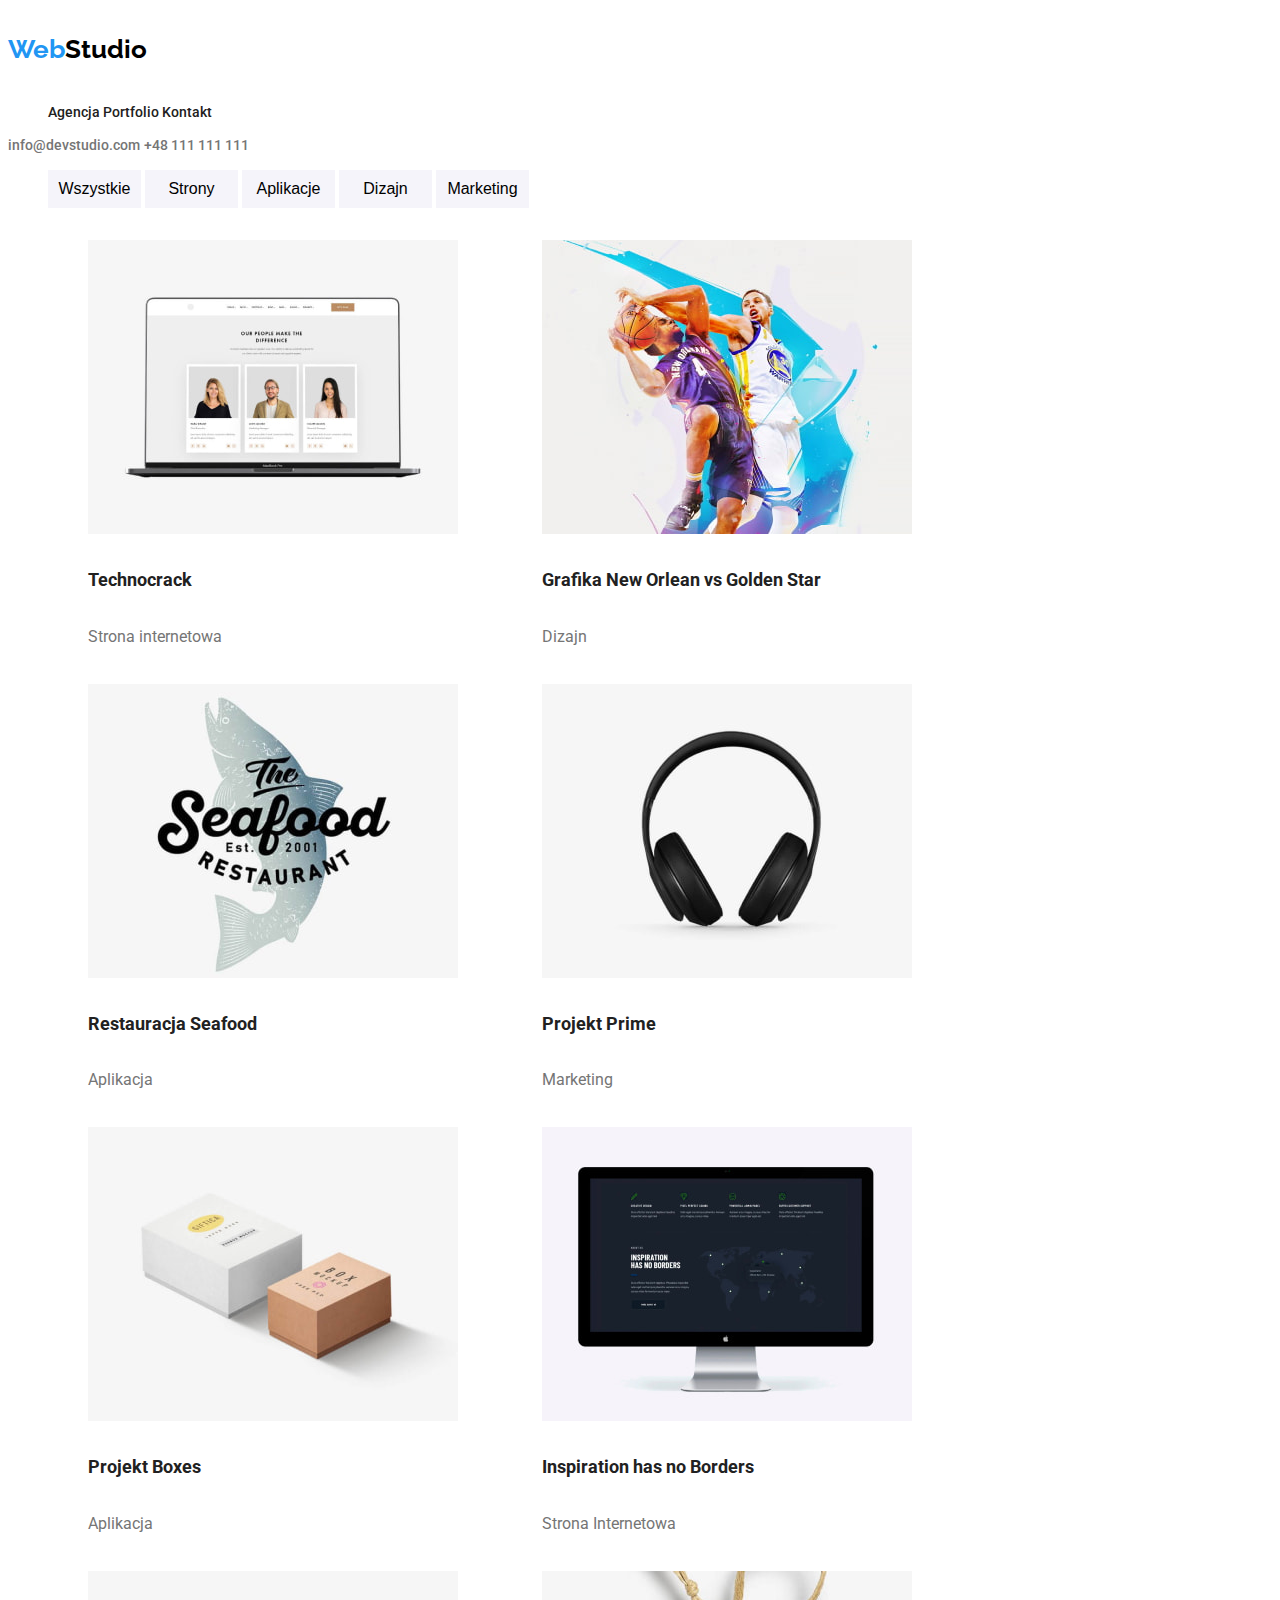
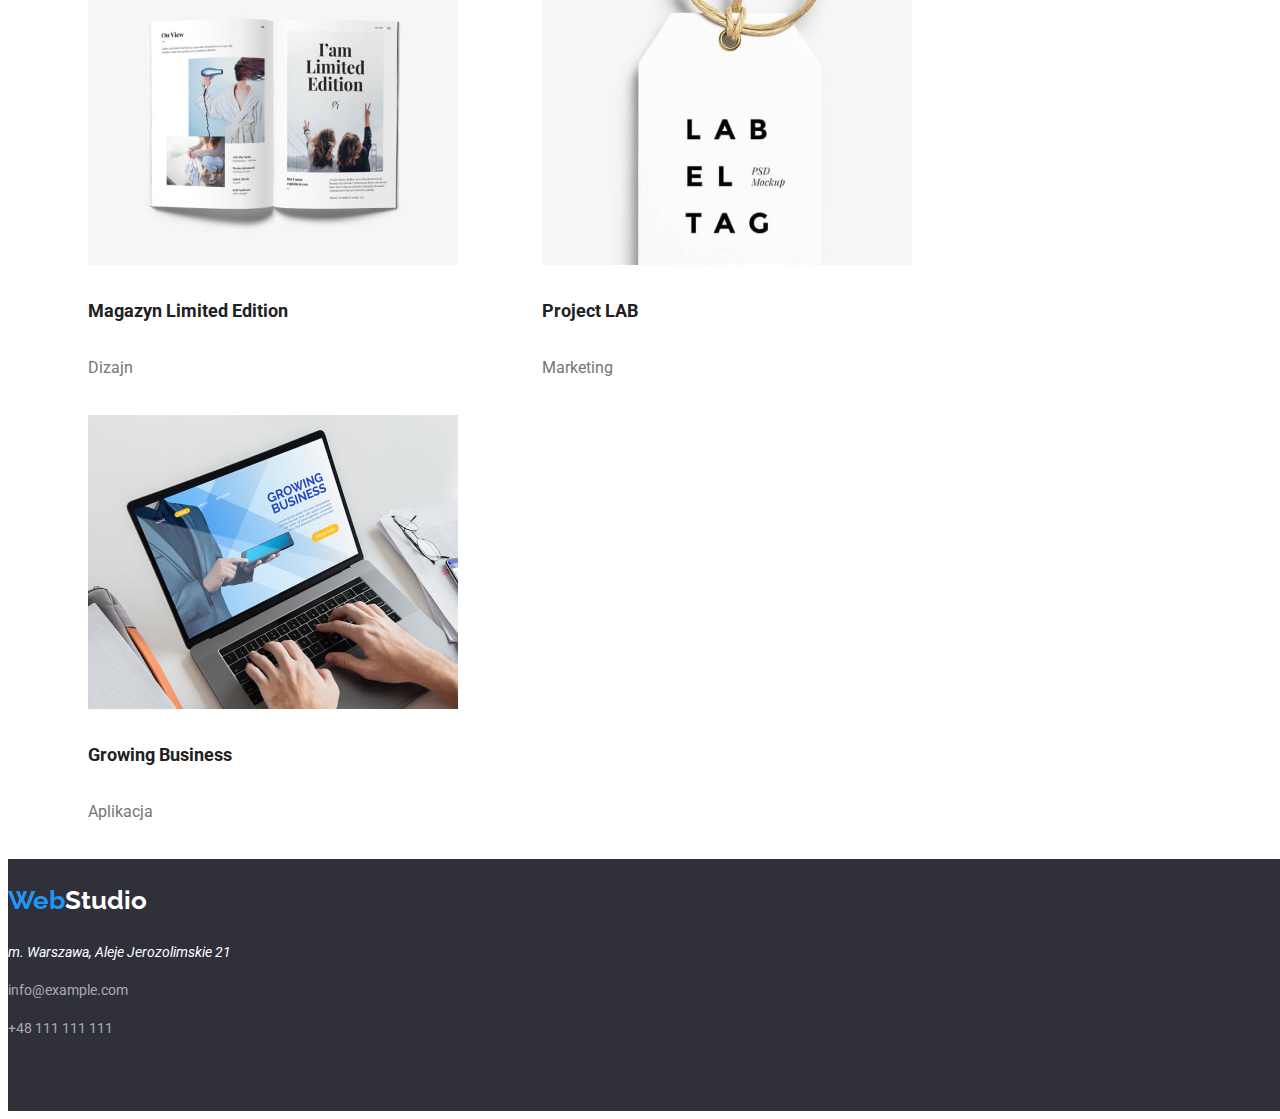
==== portfolio.html @ 3c901745 "V. 00" ====
<!DOCTYPE html>
<html lang="pl">
  <head>
    <meta charset="UTF-8" />
    <title>HW1</title>
    <link rel="stylesheet" href="css/style.css" />
    <link
      href="https://fonts.googleapis.com/css2?family=Raleway:wght@700&family=Roboto:wght@400;500;700;900&display=swap"
      rel="stylesheet"
    />
  </head>
  <body class="portfolio-bg-color">
    <header class="head-header">
      <a class="links" href="index.html"
        ><h3 class="logo"><span class="logo-color">Web</span>Studio</h3></a
      >
      <nav class="nav-text">
        <ul>
          <li class="poems"><a class="links" href="index.html">Agencja</a></li>
          <li class="poems"><a class="links" href="portfolio.html">Portfolio</a></li>
          <li class="poems"><a class="links" href="">Kontakt</a></li>
        </ul>
      </nav>
      <a class="header-contacts" href="mailto:info@devstudio.com">info@devstudio.com</a>
      <a class="header-contacts" href="tel:+48111111111">+48 111 111 111</a>
    </header>
    <main>
      <section>
        <h6 hidden>a</h6>
        <ul>
          <li class="poems">
            <button type="button">Wszystkie</button>
          </li>
          <li class="poems">
            <button type="button">Strony</button>
          </li>
          <li class="poems">
            <button type="button">Aplikacje</button>
          </li>
          <li class="poems">
            <button type="button">Dizajn</button>
          </li>
          <li class="poems">
            <button type="button">Marketing</button>
          </li>
        </ul>
      </section>
      <section>
        <ul>
          <li class="poems">
            <figure>
              <img
                src="images/img9.jpg"
                alt="laptop wyswietlajacy strone"
                width="370"
                height="294"
              />
              <figcaption class="portfolio-article-heading">
                <h4>Technocrack</h4>
                <p class="portfolio-article-text">Strona internetowa</p>
              </figcaption>
            </figure>
          </li>
          <li class="poems">
            <figure>
              <img src="images/img8.jpg" alt="dwoje koszykarzy" width="370" height="294" />
              <figcaption class="portfolio-article-heading">
                <h4>Grafika New Orlean vs Golden Star</h4>
                <p class="portfolio-article-text">Dizajn</p>
              </figcaption>
            </figure>
          </li>
          <li class="poems">
            <figure>
              <img
                src="images/img7.jpg"
                alt="plakat restauracji Seafood"
                width="370"
                height="294"
              />
              <figcaption class="portfolio-article-heading">
                <h4>Restauracja Seafood</h4>
                <p class="portfolio-article-text">Aplikacja</p>
              </figcaption>
            </figure>
          </li>
          <li class="poems">
            <figure>
              <img src="images/img6.jpg" alt="słuchawek" width="370" height="294" />
              <figcaption class="portfolio-article-heading">
                <h4>Projekt Prime</h4>
                <p class="portfolio-article-text">Marketing</p>
              </figcaption>
            </figure>
          </li>
          <li class="poems">
            <figure>
              <img src="images/img5.jpg" alt="2 pudełeka" width="370" height="294" />
              <figcaption class="portfolio-article-heading">
                <h4>Projekt Boxes</h4>
                <p class="portfolio-article-text">Aplikacja</p>
              </figcaption>
            </figure>
          </li>
          <li class="poems">
            <figure>
              <img
                src="images/img4.jpg"
                alt="monitor ze stroną internetowa"
                width="370"
                height="294"
              />
              <figcaption class="portfolio-article-heading">
                <h4>Inspiration has no Borders</h4>
                <p class="portfolio-article-text">Strona Internetowa</p>
              </figcaption>
            </figure>
          </li>
          <li class="poems">
            <figure>
              <img src="images/img3.jpg" alt="otwarty magazyn" width="370" height="294" />
              <figcaption class="portfolio-article-heading">
                <h4>Magazyn Limited Edition</h4>
                <p class="portfolio-article-text">Dizajn</p>
              </figcaption>
            </figure>
          </li>
          <li class="poems">
            <figure>
              <img src="images/img2.jpg" alt="zawieszka" width="370" height="294" />
              <figcaption class="portfolio-article-heading">
                <h4>Project LAB</h4>
                <p class="portfolio-article-text">Marketing</p>
              </figcaption>
            </figure>
          </li>
          <li class="poems">
            <figure>
              <img src="images/img1.jpg" alt="laptop z dłońmi" width="370" height="294" />
              <figcaption class="portfolio-article-heading">
                <h4>Growing Business</h4>
                <p class="portfolio-article-text">Aplikacja</p>
              </figcaption>
            </figure>
          </li>
        </ul>
      </section>
    </main>
    <footer class="footer-set">
      <a class="links" href="index.html"
        ><h3 class="logo"><span class="logo-color">Web</span>Studio</h3></a
      >
      <address>m. Warszawa, Aleje Jerozolimskie 21</address>
      <p>
        <a class="footer-contacts" href="mailto:info@example.com">info@example.com</a>
      </p>
      <a class="footer-contacts" href="tel:+48111111111">+48 111 111 111</a>
    </footer>
  </body>
</html>
---- css/style.css ----
:root {
    --text-color: #000;
    --slider-backgroud-color: #2F303A;
    --body-bg-color: #FFF;
    --logo-color: #2196F3;
    --slider-text-color: #fff;
    --header-color: #fff;
    --footer-bg-color: #2F303A;
    --logo-footer-color: #fff;
    --nav-text-color: #212121;
    --slider-button-color:#2196F3;
    --slider-button-text-color:#fff;
    --links-color-hover: #2196F3;
    --header-contacts-color:#757575;
    --button-color: #F5F4FA;
    --footer-contacts-color: rgba(255, 255, 255, 0.6);
    --our-team-text-color: #757575;
    --article-text-color: #757575;
    --portfolio-bg-color: #fff;
    --portfolio-article-heading-color: #212121;
    --portfolio-article-text-color: #757575;
    --our-team-color:#F5F4FA;
}


body{
    background-color: var(--body-bg-color);
    color: var(--text-color);
    font-family: Roboto, Relaway, sans-serif;
    
}


.slider{
    background-color: var(--slider-backgroud-color);
    text-align: center;
    width: 1600px;
    height: 600px;
}

.slider>[type="button"]{
    background-color: var(--slider-button-color);
    color:var(--slider-button-text-color);
    width: 200px;
    height: 50px;
        font-weight: 700;
        font-size: 16px;
        line-height: 1.87;
        cursor: pointer;
        border: none;
}
[type="button"]:hover, [type="button"]:focus{
    background-color: var(--links-color-hover);
    color: var(--logo-footer-color);
}
.links{
    text-decoration: none;
    color: inherit;
    display: inline-block;
}

.poems{
    list-style: none;
    text-decoration: none;
    display: inline-block;    
}
.text-list{
    list-style: none;
    text-decoration: none;
    display: inline-block;
    width: 270px;
    height: 75px;
    text-align: left;
}
.logo{
    font-family: Raleway, sans-serif;
    font-weight: 700;
    font-size: 26px;
    line-height: 1.17;
}
.logo-color{
    color: var(--logo-color);
}
.slider-text{
    font-weight: 900;
    font-size: 44px;
    line-height: 1.36;
    text-align: center;
    color: var(--slider-text-color);
    text-transform: uppercase;
}

.head-header{
    text-align: left;
    width: 1600px;
    height: 80px;
    background-color:var(--header-color) ;
    display: inline-block;
}
.nav-text{
    font-weight: 500;
    font-size: 14px;
    line-height: 1.17;
    color: var(--nav-text-color);
}
.nav-text .links:hover, .nav-text .links:focus {
    color: var(--links-color-hover);
}

.header-contacts {
    font-weight: 500;
    font-size: 14px;
    line-height: 1.14;
    color: var(--header-contacts-color);
    text-decoration: none;
    display: inline;
}

.header-contacts:hover, .header-contacts:focus, .footer-contacts:hover, .footer-contacts:focus{
    color: var(--links-color-hover);
}
.footer-set{
    width: 1600px;
    height: 252px;
    font-size: 14px;
    line-height: 1.71;
    background-color: var(--footer-bg-color) ;
    color: var(--logo-footer-color);
    
}


.footer-contacts{
 list-style: none;
 text-decoration: none;
 color: var(--footer-contacts-color);

}

.heading-text{
 font-weight: 700;
 font-size: 36px;
 line-height: 1.16;
 text-align: center;
}
.our-team-heading{
    text-align: center;
    font-weight: 500;
    font-size: 16px;
    line-height: 0.84;
}
.our-team-text{
    text-align: center;
    font-weight: 400;
    font-size: 16px;
    line-height: 0.84;
    color: var(--our-team-text-color);
}
.article-heading{
    font-weight: 700;
    font-size: 14px;
    line-height: 1.14;
    text-transform: uppercase;
    text-align: center;
}
.article-text{
    font-size: 14px;
    line-height: 1.71;
    color: var(--article-text-color);
    text-align: left;
}

[type="button"]{
    text-align: center;
    background-color: var(--button-color);
    width: 93px;
    height: 38px;
    font-weight:500;
    font-size:16px;
    line-height:1.62;
    cursor: pointer;
    border: none;
}
.portfolio-bg-color{
    background-color:var(--portfolio-bg-color);
}

.portfolio-article-heading{
    font-weight: 700;
    font-size: 18px;
    line-height: 2;
    color:var(--portfolio-article-heading-color) ;
}

.portfolio-article-text {
    font-weight: 400;
    font-size: 16px;
    line-height: 1.87;
    color: var(--portfolio-article-text-color); 
}
.our-team-color{
    background-color: var(--our-team-color);
}
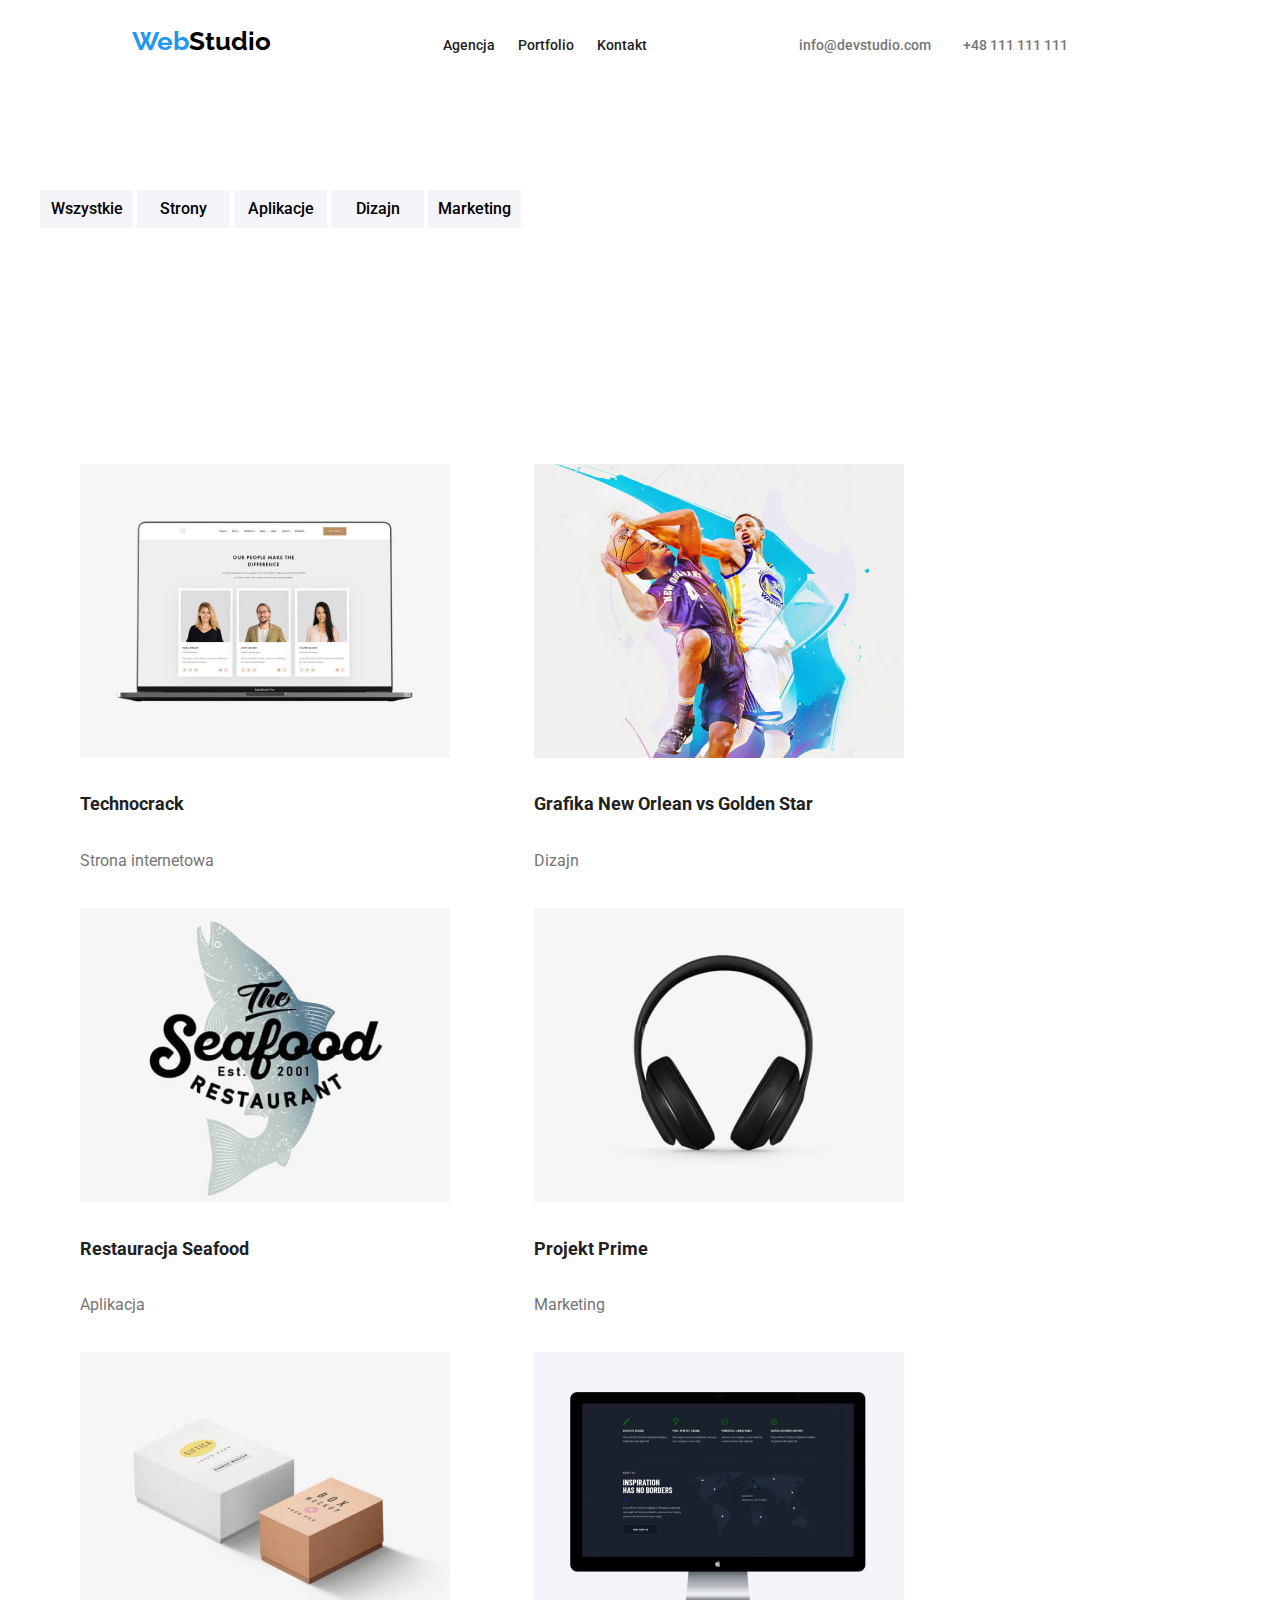
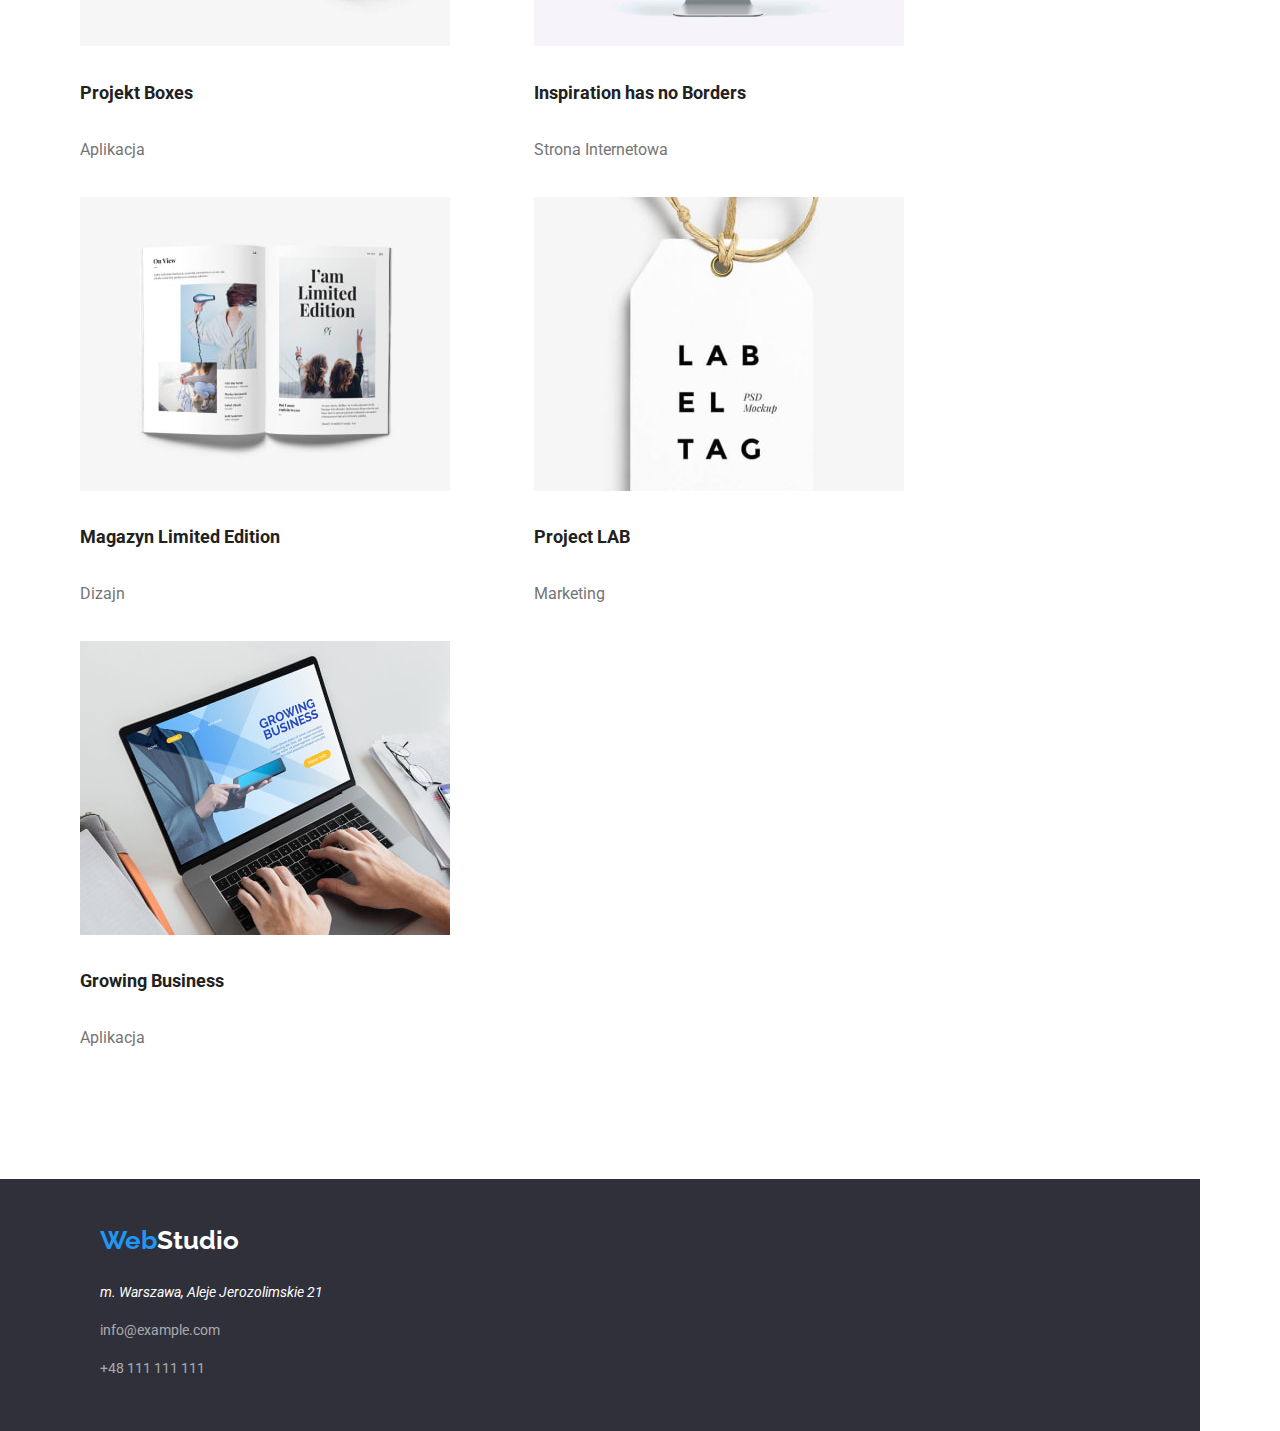
==== commit 1aec9f80: "V 0.1" ====
--- a/portfolio.html
+++ b/portfolio.html
@@ -2,30 +2,34 @@
 <html lang="pl">
   <head>
     <meta charset="UTF-8" />
-    <title>HW1</title>
+    <title>HW3</title>
+    <link
+      rel="stylesheet"
+      href="https://cdnjs.cloudflare.com/ajax/libs/modern-normalize/1.0.0/modern-normalize.min.css"
+    />
     <link rel="stylesheet" href="css/style.css" />
     <link
       href="https://fonts.googleapis.com/css2?family=Raleway:wght@700&family=Roboto:wght@400;500;700;900&display=swap"
       rel="stylesheet"
     />
   </head>
-  <body class="portfolio-bg-color">
-    <header class="head-header">
+  <body>
+    <header class="head-header container">
       <a class="links" href="index.html"
         ><h3 class="logo"><span class="logo-color">Web</span>Studio</h3></a
       >
       <nav class="nav-text">
         <ul>
-          <li class="poems"><a class="links" href="index.html">Agencja</a></li>
-          <li class="poems"><a class="links" href="portfolio.html">Portfolio</a></li>
-          <li class="poems"><a class="links" href="">Kontakt</a></li>
+          <li class="poems menu"><a class="links" href="index.html">Agencja</a></li>
+          <li class="poems menu"><a class="links" href="portfolio.html">Portfolio</a></li>
+          <li class="poems menu"><a class="links" href="">Kontakt</a></li>
         </ul>
       </nav>
-      <a class="header-contacts" href="mailto:info@devstudio.com">info@devstudio.com</a>
+      <a class="header-contacts contacts" href="mailto:info@devstudio.com">info@devstudio.com</a>
       <a class="header-contacts" href="tel:+48111111111">+48 111 111 111</a>
     </header>
     <main>
-      <section>
+      <section class="container section">
         <h6 hidden>a</h6>
         <ul>
           <li class="poems">
@@ -45,7 +49,7 @@
           </li>
         </ul>
       </section>
-      <section>
+      <section class="container section">
         <ul>
           <li class="poems">
             <figure>
@@ -146,7 +150,7 @@
         </ul>
       </section>
     </main>
-    <footer class="footer-set">
+    <footer class="footer-set container">
       <a class="links" href="index.html"
         ><h3 class="logo"><span class="logo-color">Web</span>Studio</h3></a
       >
--- a/css/style.css
+++ b/css/style.css
@@ -36,6 +36,7 @@
     text-align: center;
     width: 1600px;
     height: 600px;
+    justify-content: center;
 }
 
 .slider>[type="button"]{
@@ -64,11 +65,15 @@
     text-decoration: none;
     display: inline-block;    
 }
+.text{
+    margin-top: -60px;
+}
 .text-list{
+    margin-left: 20px;
     list-style: none;
     text-decoration: none;
     display: inline-block;
-    width: 270px;
+    width: 260px;
     height: 75px;
     text-align: left;
 }
@@ -85,9 +90,13 @@
     font-weight: 900;
     font-size: 44px;
     line-height: 1.36;
+    letter-spacing: 0.06em;
     text-align: center;
     color: var(--slider-text-color);
     text-transform: uppercase;
+    margin-top: 80px;
+    margin-left: 250px;
+    width: 700px;
 }
 
 .head-header{
@@ -95,13 +104,19 @@
     width: 1600px;
     height: 80px;
     background-color:var(--header-color) ;
-    display: inline-block;
+    display: flex;
+    align-items: baseline;
+    justify-content: space-evenly;
+
 }
 .nav-text{
     font-weight: 500;
     font-size: 14px;
     line-height: 1.17;
     color: var(--nav-text-color);
+}
+.menu{
+    padding-right: 20px;
 }
 .nav-text .links:hover, .nav-text .links:focus {
     color: var(--links-color-hover);
@@ -126,9 +141,10 @@
     line-height: 1.71;
     background-color: var(--footer-bg-color) ;
     color: var(--logo-footer-color);
-    
-}
-
+    padding-left: 100px;
+    padding-top: 20px;
+    
+}
 
 .footer-contacts{
  list-style: none;
@@ -142,6 +158,8 @@
  font-size: 36px;
  line-height: 1.16;
  text-align: center;
+ margin-top: -20px;
+ letter-spacing: 0.03em;
 }
 .our-team-heading{
     text-align: center;
@@ -161,7 +179,7 @@
     font-size: 14px;
     line-height: 1.14;
     text-transform: uppercase;
-    text-align: center;
+    text-align: left;
 }
 .article-text{
     font-size: 14px;
@@ -200,4 +218,31 @@
 }
 .our-team-color{
     background-color: var(--our-team-color);
+}
+
+.container{
+width: 1200px;
+}
+.section{
+    padding: 94px 0;
+}
+.contacts{
+    
+    margin-right: -100px;
+    
+}
+
+.our-team{
+    display: flex;
+    align-content: center;
+    margin-left: -60px;
+    margin-bottom: -50px;
+}
+
+.our-team-margin{
+    margin-right: -60px;
+}
+
+.our-job-margin {
+    margin-right: 12px;
 }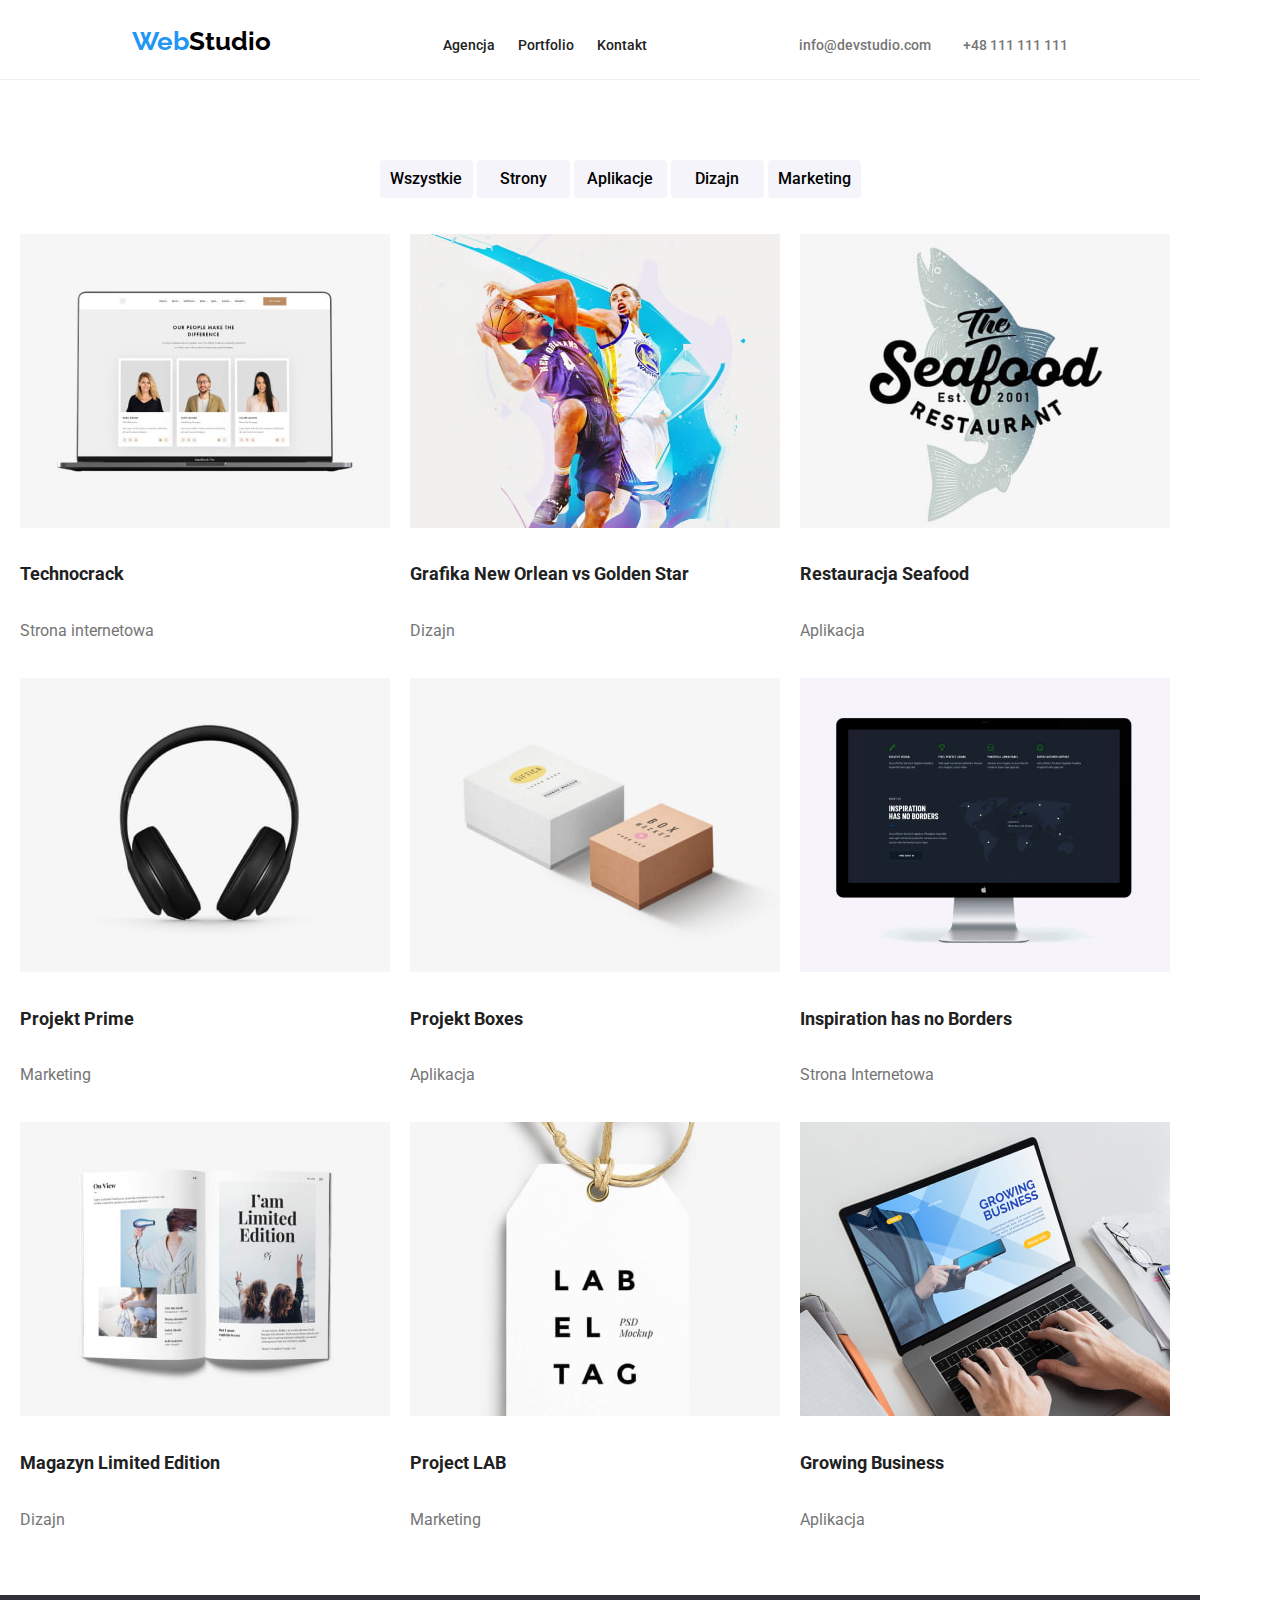
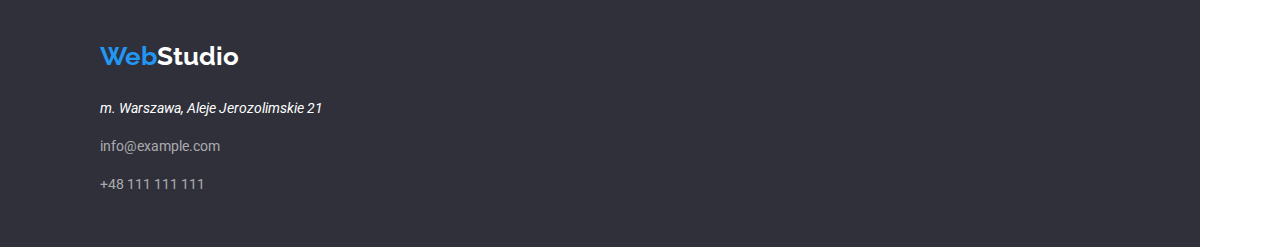
==== commit 67fffbd5: "V0.2" ====
--- a/portfolio.html
+++ b/portfolio.html
@@ -29,7 +29,7 @@
       <a class="header-contacts" href="tel:+48111111111">+48 111 111 111</a>
     </header>
     <main>
-      <section class="container section">
+      <section class="container section portfolio-button">
         <h6 hidden>a</h6>
         <ul>
           <li class="poems">
@@ -50,8 +50,8 @@
         </ul>
       </section>
       <section class="container section">
-        <ul>
-          <li class="poems">
+        <ul class="portfolio-images">
+          <li class="poems portfolio-set">
             <figure>
               <img
                 src="images/img9.jpg"
@@ -65,7 +65,7 @@
               </figcaption>
             </figure>
           </li>
-          <li class="poems">
+          <li class="poems portfolio-set">
             <figure>
               <img src="images/img8.jpg" alt="dwoje koszykarzy" width="370" height="294" />
               <figcaption class="portfolio-article-heading">
@@ -74,7 +74,7 @@
               </figcaption>
             </figure>
           </li>
-          <li class="poems">
+          <li class="poems portfolio-set">
             <figure>
               <img
                 src="images/img7.jpg"
@@ -88,7 +88,7 @@
               </figcaption>
             </figure>
           </li>
-          <li class="poems">
+          <li class="poems portfolio-set">
             <figure>
               <img src="images/img6.jpg" alt="słuchawek" width="370" height="294" />
               <figcaption class="portfolio-article-heading">
@@ -97,7 +97,7 @@
               </figcaption>
             </figure>
           </li>
-          <li class="poems">
+          <li class="poems portfolio-set">
             <figure>
               <img src="images/img5.jpg" alt="2 pudełeka" width="370" height="294" />
               <figcaption class="portfolio-article-heading">
@@ -106,7 +106,7 @@
               </figcaption>
             </figure>
           </li>
-          <li class="poems">
+          <li class="poems portfolio-set">
             <figure>
               <img
                 src="images/img4.jpg"
@@ -120,7 +120,7 @@
               </figcaption>
             </figure>
           </li>
-          <li class="poems">
+          <li class="poems portfolio-set">
             <figure>
               <img src="images/img3.jpg" alt="otwarty magazyn" width="370" height="294" />
               <figcaption class="portfolio-article-heading">
@@ -129,7 +129,7 @@
               </figcaption>
             </figure>
           </li>
-          <li class="poems">
+          <li class="poems portfolio-set">
             <figure>
               <img src="images/img2.jpg" alt="zawieszka" width="370" height="294" />
               <figcaption class="portfolio-article-heading">
@@ -138,7 +138,7 @@
               </figcaption>
             </figure>
           </li>
-          <li class="poems">
+          <li class="poems portfolio-set">
             <figure>
               <img src="images/img1.jpg" alt="laptop z dłońmi" width="370" height="294" />
               <figcaption class="portfolio-article-heading">
--- a/css/style.css
+++ b/css/style.css
@@ -20,6 +20,7 @@
     --portfolio-article-heading-color: #212121;
     --portfolio-article-text-color: #757575;
     --our-team-color:#F5F4FA;
+    --header-border-color:#ECECEC;
 }
 
 
@@ -107,6 +108,7 @@
     display: flex;
     align-items: baseline;
     justify-content: space-evenly;
+    border-bottom: 1px solid var(--header-border-color);
 
 }
 .nav-text{
@@ -198,6 +200,7 @@
     line-height:1.62;
     cursor: pointer;
     border: none;
+    border-radius: 4px;
 }
 .portfolio-bg-color{
     background-color:var(--portfolio-bg-color);
@@ -245,4 +248,23 @@
 
 .our-job-margin {
     margin-right: 12px;
+}
+
+.portfolio-button{
+    display: flex;
+    justify-content: center;
+    margin-top: -30px;
+    margin-bottom: -200px;
+}
+
+.portfolio-images{
+    margin-left: -60px;
+    margin-right: -190px;
+    margin-bottom: -50px;
+    display: flex;
+    flex-wrap: wrap;
+}
+
+.portfolio-set{
+    margin-right: -60px;
 }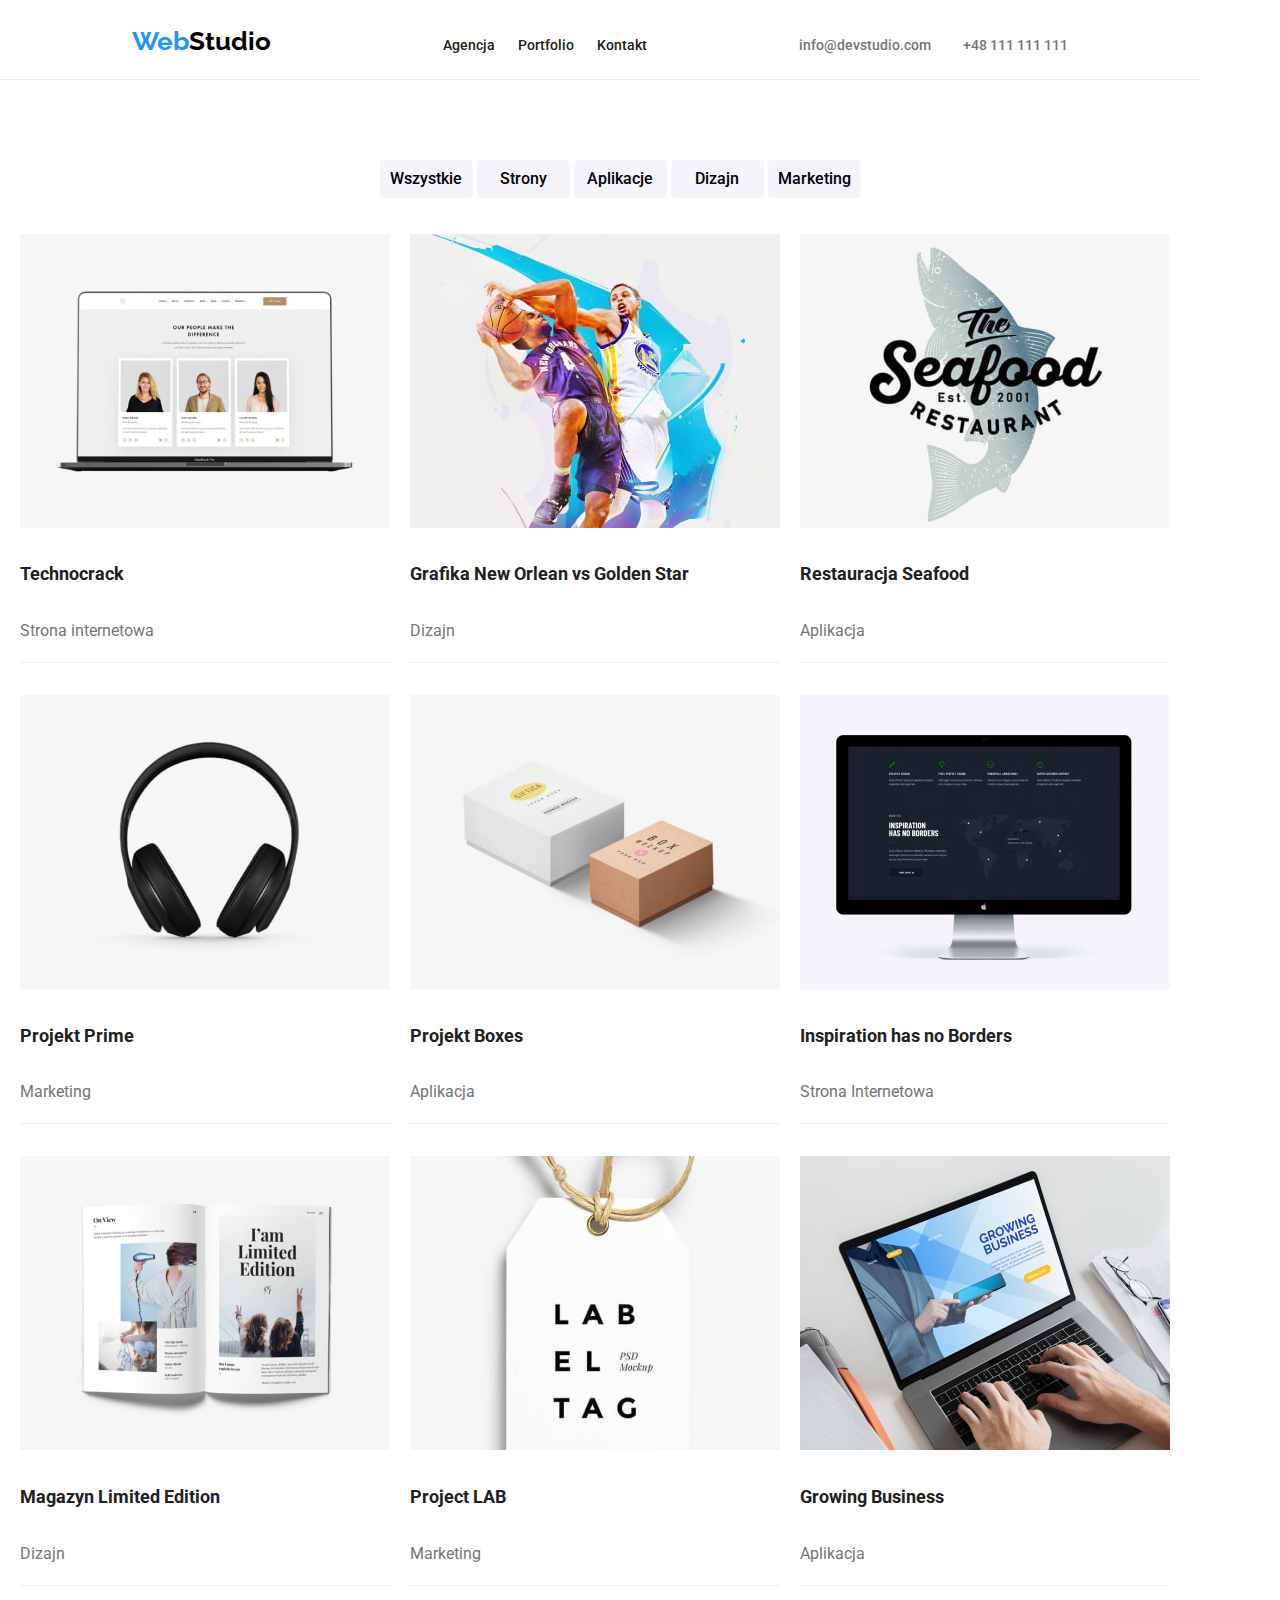
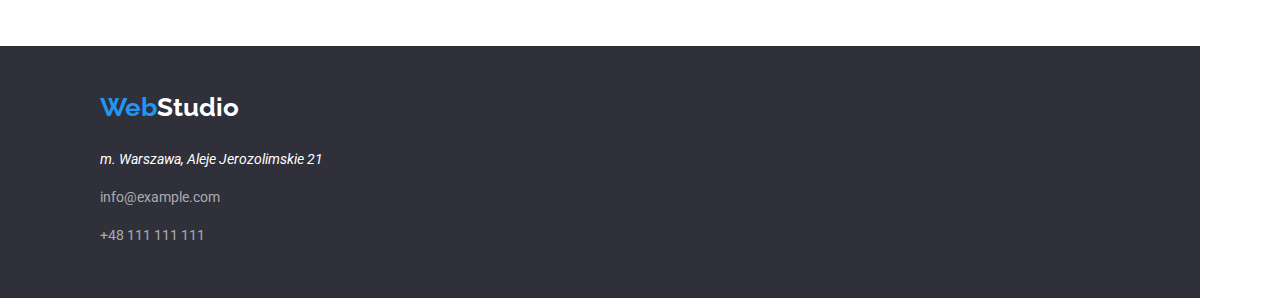
==== commit c3d95c67: "V 0.3" ====
--- a/portfolio.html
+++ b/portfolio.html
@@ -52,7 +52,7 @@
       <section class="container section">
         <ul class="portfolio-images">
           <li class="poems portfolio-set">
-            <figure>
+            <figure class="portfolio-images-border">
               <img
                 src="images/img9.jpg"
                 alt="laptop wyswietlajacy strone"
@@ -66,7 +66,7 @@
             </figure>
           </li>
           <li class="poems portfolio-set">
-            <figure>
+            <figure class="portfolio-images-border">
               <img src="images/img8.jpg" alt="dwoje koszykarzy" width="370" height="294" />
               <figcaption class="portfolio-article-heading">
                 <h4>Grafika New Orlean vs Golden Star</h4>
@@ -75,7 +75,7 @@
             </figure>
           </li>
           <li class="poems portfolio-set">
-            <figure>
+            <figure class="portfolio-images-border">
               <img
                 src="images/img7.jpg"
                 alt="plakat restauracji Seafood"
@@ -86,10 +86,10 @@
                 <h4>Restauracja Seafood</h4>
                 <p class="portfolio-article-text">Aplikacja</p>
               </figcaption>
-            </figure>
+            </figure class="portfolio-images-border">
           </li>
           <li class="poems portfolio-set">
-            <figure>
+            <figure class="portfolio-images-border">
               <img src="images/img6.jpg" alt="słuchawek" width="370" height="294" />
               <figcaption class="portfolio-article-heading">
                 <h4>Projekt Prime</h4>
@@ -98,7 +98,7 @@
             </figure>
           </li>
           <li class="poems portfolio-set">
-            <figure>
+            <figure class="portfolio-images-border">
               <img src="images/img5.jpg" alt="2 pudełeka" width="370" height="294" />
               <figcaption class="portfolio-article-heading">
                 <h4>Projekt Boxes</h4>
@@ -107,7 +107,7 @@
             </figure>
           </li>
           <li class="poems portfolio-set">
-            <figure>
+            <figure class="portfolio-images-border">
               <img
                 src="images/img4.jpg"
                 alt="monitor ze stroną internetowa"
@@ -121,7 +121,7 @@
             </figure>
           </li>
           <li class="poems portfolio-set">
-            <figure>
+            <figure class="portfolio-images-border">
               <img src="images/img3.jpg" alt="otwarty magazyn" width="370" height="294" />
               <figcaption class="portfolio-article-heading">
                 <h4>Magazyn Limited Edition</h4>
@@ -130,7 +130,7 @@
             </figure>
           </li>
           <li class="poems portfolio-set">
-            <figure>
+            <figure class="portfolio-images-border">
               <img src="images/img2.jpg" alt="zawieszka" width="370" height="294" />
               <figcaption class="portfolio-article-heading">
                 <h4>Project LAB</h4>
@@ -139,7 +139,7 @@
             </figure>
           </li>
           <li class="poems portfolio-set">
-            <figure>
+            <figure class="portfolio-images-border">
               <img src="images/img1.jpg" alt="laptop z dłońmi" width="370" height="294" />
               <figcaption class="portfolio-article-heading">
                 <h4>Growing Business</h4>
--- a/css/style.css
+++ b/css/style.css
@@ -21,6 +21,7 @@
     --portfolio-article-text-color: #757575;
     --our-team-color:#F5F4FA;
     --header-border-color:#ECECEC;
+    --portfolio-images-border-color:#EEEEEE;
 }
 
 
@@ -267,4 +268,9 @@
 
 .portfolio-set{
     margin-right: -60px;
+}
+
+.portfolio-images-border{
+    border-bottom: 1px solid var(--portfolio-images-border-color);
+    
 }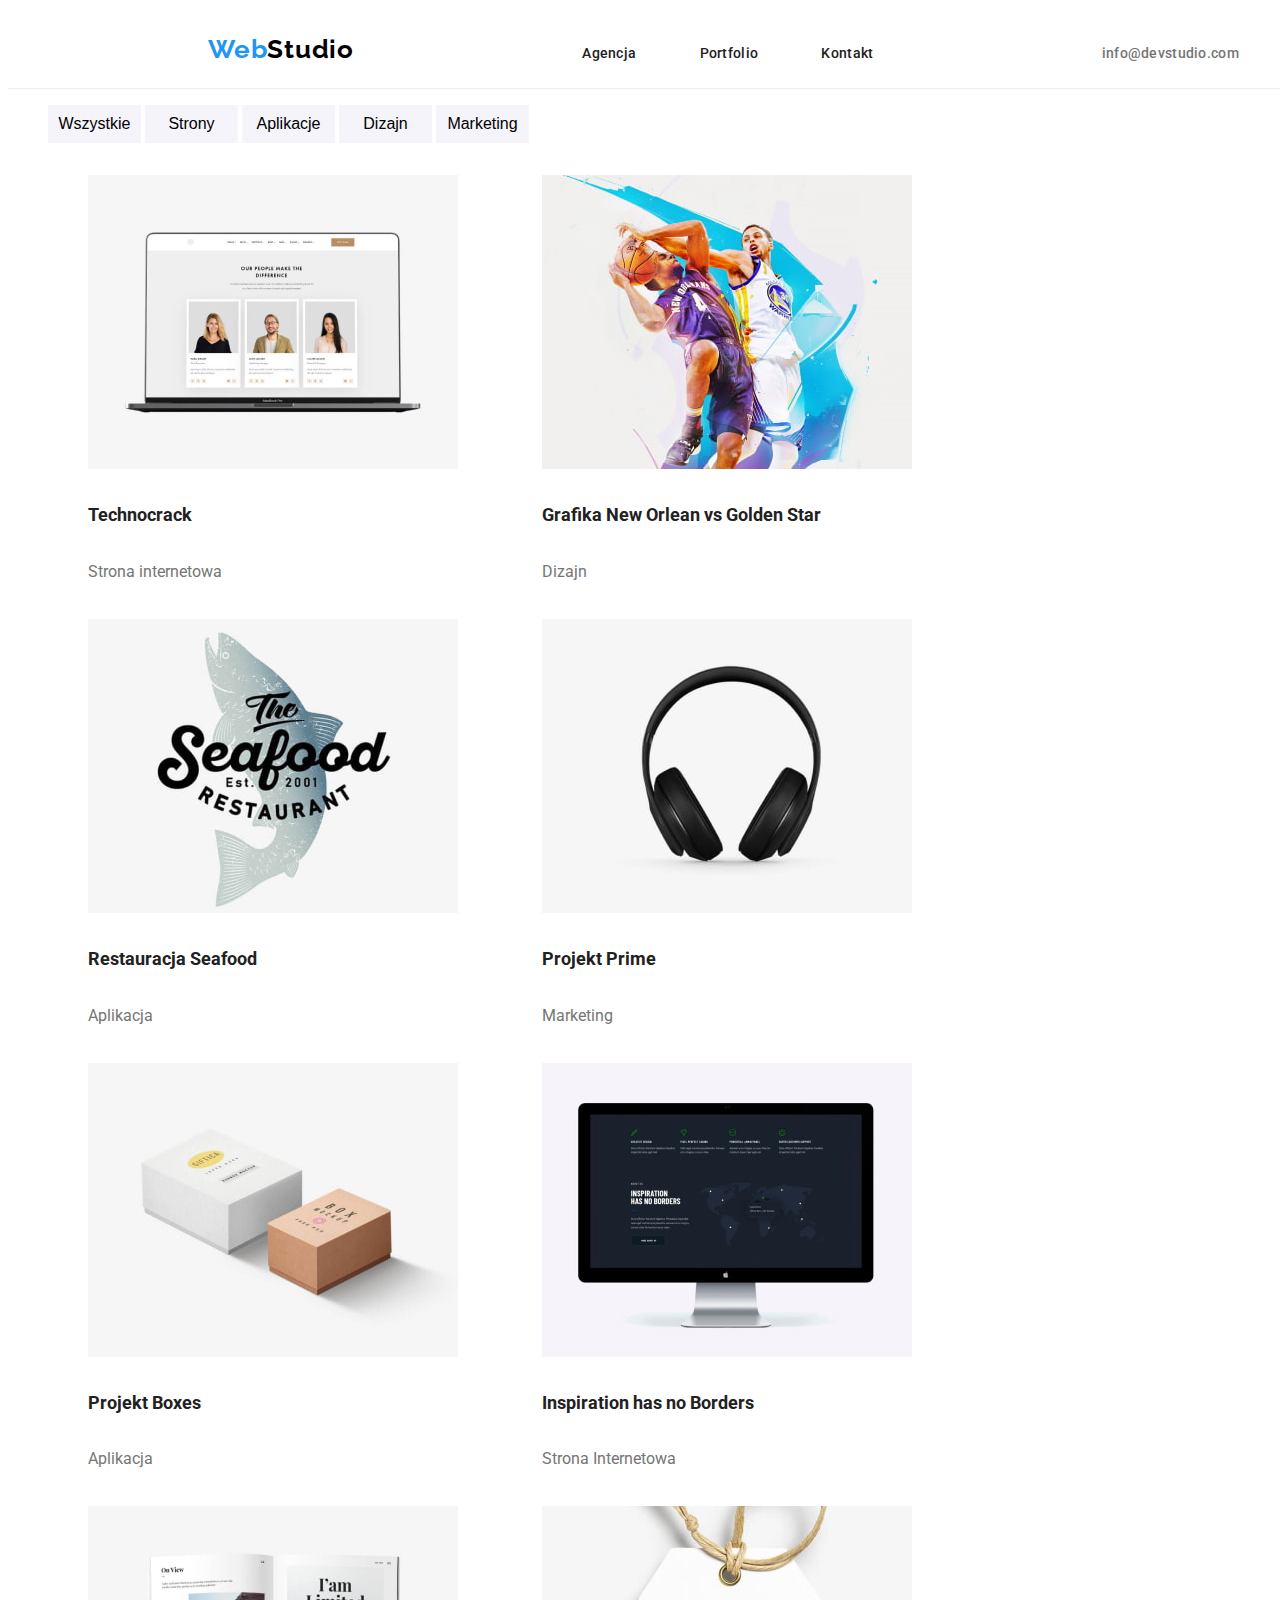
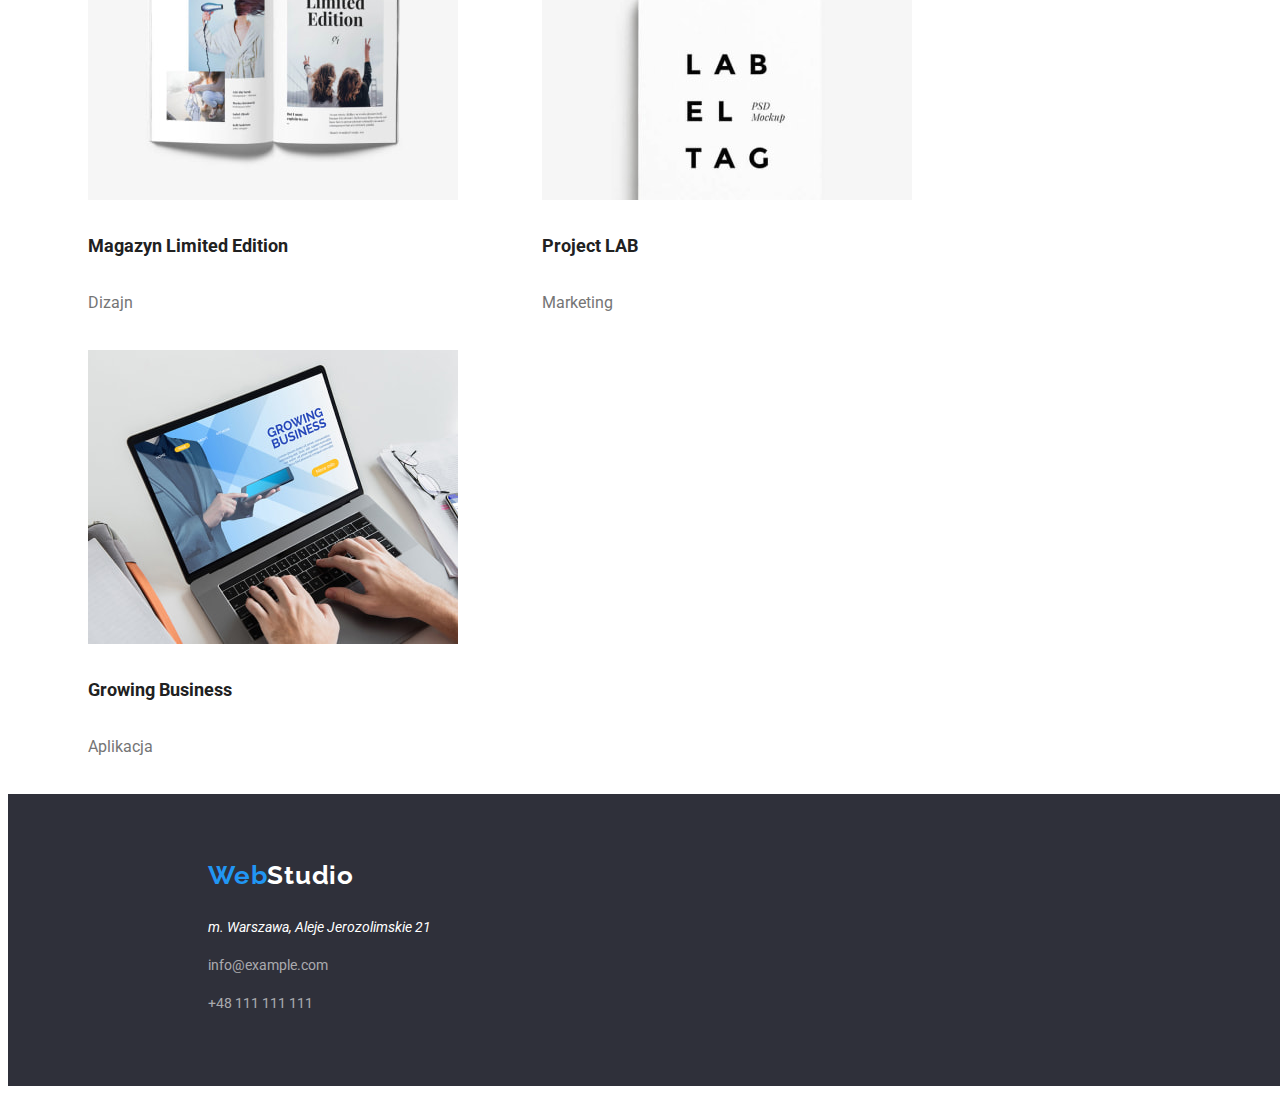
==== commit 9b7c45a7: "V 0.5" ====
--- a/portfolio.html
+++ b/portfolio.html
@@ -2,34 +2,42 @@
 <html lang="pl">
   <head>
     <meta charset="UTF-8" />
-    <title>HW3</title>
-    <link
-      rel="stylesheet"
-      href="https://cdnjs.cloudflare.com/ajax/libs/modern-normalize/1.0.0/modern-normalize.min.css"
-    />
+    <title>HW1</title>
     <link rel="stylesheet" href="css/style.css" />
     <link
       href="https://fonts.googleapis.com/css2?family=Raleway:wght@700&family=Roboto:wght@400;500;700;900&display=swap"
       rel="stylesheet"
     />
   </head>
-  <body>
-    <header class="head-header container">
-      <a class="links" href="index.html"
-        ><h3 class="logo"><span class="logo-color">Web</span>Studio</h3></a
-      >
-      <nav class="nav-text">
-        <ul>
-          <li class="poems menu"><a class="links" href="index.html">Agencja</a></li>
-          <li class="poems menu"><a class="links" href="portfolio.html">Portfolio</a></li>
-          <li class="poems menu"><a class="links" href="">Kontakt</a></li>
+  <body class="portfolio-bg-color">
+    <header class="head-header">
+      <div class="container header-set">
+        <div class="header-set">
+          <a class="links" href="index.html"
+            ><h3 class="logo"><span class="logo-color">Web</span>Studio</h3></a
+          >
+        </div>
+        <div class="header-set">
+          <nav class="nav-text">
+            <ul>
+              <li class="poems"><a class="links" href="index.html">Agencja</a></li>
+              <li class="poems nav-margin"><a class="links" href="portfolio.html">Portfolio</a></li>
+              <li class="poems nav-margin"><a class="links" href="">Kontakt</a></li>
+            </ul>
+          </nav>
+        </div>
+        <ul class="header-set">
+          <li class="poems">
+            <a class="header-contacts" href="mailto:info@devstudio.com">info@devstudio.com</a>
+          </li>
+          <li class="poems nav-margin">
+            <a class="header-contacts" href="tel:+48111111111">+48 111 111 111</a>
+          </li>
         </ul>
-      </nav>
-      <a class="header-contacts contacts" href="mailto:info@devstudio.com">info@devstudio.com</a>
-      <a class="header-contacts" href="tel:+48111111111">+48 111 111 111</a>
+      </div>
     </header>
     <main>
-      <section class="container section portfolio-button">
+      <section>
         <h6 hidden>a</h6>
         <ul>
           <li class="poems">
@@ -49,10 +57,10 @@
           </li>
         </ul>
       </section>
-      <section class="container section">
-        <ul class="portfolio-images">
-          <li class="poems portfolio-set">
-            <figure class="portfolio-images-border">
+      <section>
+        <ul>
+          <li class="poems">
+            <figure>
               <img
                 src="images/img9.jpg"
                 alt="laptop wyswietlajacy strone"
@@ -65,8 +73,8 @@
               </figcaption>
             </figure>
           </li>
-          <li class="poems portfolio-set">
-            <figure class="portfolio-images-border">
+          <li class="poems">
+            <figure>
               <img src="images/img8.jpg" alt="dwoje koszykarzy" width="370" height="294" />
               <figcaption class="portfolio-article-heading">
                 <h4>Grafika New Orlean vs Golden Star</h4>
@@ -74,8 +82,8 @@
               </figcaption>
             </figure>
           </li>
-          <li class="poems portfolio-set">
-            <figure class="portfolio-images-border">
+          <li class="poems">
+            <figure>
               <img
                 src="images/img7.jpg"
                 alt="plakat restauracji Seafood"
@@ -86,10 +94,10 @@
                 <h4>Restauracja Seafood</h4>
                 <p class="portfolio-article-text">Aplikacja</p>
               </figcaption>
-            </figure class="portfolio-images-border">
+            </figure>
           </li>
-          <li class="poems portfolio-set">
-            <figure class="portfolio-images-border">
+          <li class="poems">
+            <figure>
               <img src="images/img6.jpg" alt="słuchawek" width="370" height="294" />
               <figcaption class="portfolio-article-heading">
                 <h4>Projekt Prime</h4>
@@ -97,8 +105,8 @@
               </figcaption>
             </figure>
           </li>
-          <li class="poems portfolio-set">
-            <figure class="portfolio-images-border">
+          <li class="poems">
+            <figure>
               <img src="images/img5.jpg" alt="2 pudełeka" width="370" height="294" />
               <figcaption class="portfolio-article-heading">
                 <h4>Projekt Boxes</h4>
@@ -106,8 +114,8 @@
               </figcaption>
             </figure>
           </li>
-          <li class="poems portfolio-set">
-            <figure class="portfolio-images-border">
+          <li class="poems">
+            <figure>
               <img
                 src="images/img4.jpg"
                 alt="monitor ze stroną internetowa"
@@ -120,8 +128,8 @@
               </figcaption>
             </figure>
           </li>
-          <li class="poems portfolio-set">
-            <figure class="portfolio-images-border">
+          <li class="poems">
+            <figure>
               <img src="images/img3.jpg" alt="otwarty magazyn" width="370" height="294" />
               <figcaption class="portfolio-article-heading">
                 <h4>Magazyn Limited Edition</h4>
@@ -129,8 +137,8 @@
               </figcaption>
             </figure>
           </li>
-          <li class="poems portfolio-set">
-            <figure class="portfolio-images-border">
+          <li class="poems">
+            <figure>
               <img src="images/img2.jpg" alt="zawieszka" width="370" height="294" />
               <figcaption class="portfolio-article-heading">
                 <h4>Project LAB</h4>
@@ -138,8 +146,8 @@
               </figcaption>
             </figure>
           </li>
-          <li class="poems portfolio-set">
-            <figure class="portfolio-images-border">
+          <li class="poems">
+            <figure>
               <img src="images/img1.jpg" alt="laptop z dłońmi" width="370" height="294" />
               <figcaption class="portfolio-article-heading">
                 <h4>Growing Business</h4>
@@ -150,15 +158,17 @@
         </ul>
       </section>
     </main>
-    <footer class="footer-set container">
-      <a class="links" href="index.html"
-        ><h3 class="logo"><span class="logo-color">Web</span>Studio</h3></a
-      >
-      <address>m. Warszawa, Aleje Jerozolimskie 21</address>
-      <p>
-        <a class="footer-contacts" href="mailto:info@example.com">info@example.com</a>
-      </p>
-      <a class="footer-contacts" href="tel:+48111111111">+48 111 111 111</a>
+    <footer class="footer-set">
+      <div class="container">
+        <a class="links" href="index.html"
+          ><h3 class="logo"><span class="logo-color">Web</span>Studio</h3></a
+        >
+        <address>m. Warszawa, Aleje Jerozolimskie 21</address>
+        <p>
+          <a class="footer-contacts" href="mailto:info@example.com">info@example.com</a>
+        </p>
+        <a class="footer-contacts" href="tel:+48111111111">+48 111 111 111</a>
+      </div>
     </footer>
   </body>
 </html>
--- a/css/style.css
+++ b/css/style.css
@@ -8,10 +8,10 @@
     --footer-bg-color: #2F303A;
     --logo-footer-color: #fff;
     --nav-text-color: #212121;
-    --slider-button-color:#2196F3;
-    --slider-button-text-color:#fff;
+    --slider-button-color: #2196F3;
+    --slider-button-text-color: #fff;
     --links-color-hover: #2196F3;
-    --header-contacts-color:#757575;
+    --header-contacts-color: #757575;
     --button-color: #F5F4FA;
     --footer-contacts-color: rgba(255, 255, 255, 0.6);
     --our-team-text-color: #757575;
@@ -19,76 +19,93 @@
     --portfolio-bg-color: #fff;
     --portfolio-article-heading-color: #212121;
     --portfolio-article-text-color: #757575;
-    --our-team-color:#F5F4FA;
+    --our-team-color: #F5F4FA;
     --header-border-color:#ECECEC;
-    --portfolio-images-border-color:#EEEEEE;
-}
-
-
-body{
+    --our-team-images-background:#FFF;
+}
+
+
+body {
     background-color: var(--body-bg-color);
     color: var(--text-color);
     font-family: Roboto, Relaway, sans-serif;
-    
-}
-
-
-.slider{
+
+}
+
+.container{
+    width: 1200px;
+    margin: 0 auto;
+}
+.section{
+    padding: 94px 0;
+}
+.slider {
     background-color: var(--slider-backgroud-color);
     text-align: center;
     width: 1600px;
     height: 600px;
-    justify-content: center;
-}
-
-.slider>[type="button"]{
+}
+
+.slider-button {
     background-color: var(--slider-button-color);
-    color:var(--slider-button-text-color);
+    color: var(--slider-button-text-color);
     width: 200px;
     height: 50px;
-        font-weight: 700;
-        font-size: 16px;
-        line-height: 1.87;
-        cursor: pointer;
-        border: none;
-}
-[type="button"]:hover, [type="button"]:focus{
+    font-weight: 700;
+    font-size: 16px;
+    line-height: 1.87;
+    cursor: pointer;
+    border: none;
+    border-radius: 4px;
+}
+
+.poems>[type="button"]:hover,
+.poems>[type="button"]:focus {
     background-color: var(--links-color-hover);
     color: var(--logo-footer-color);
 }
-.links{
+
+.links {
     text-decoration: none;
     color: inherit;
     display: inline-block;
 }
 
-.poems{
+.poems {
     list-style: none;
     text-decoration: none;
-    display: inline-block;    
-}
-.text{
-    margin-top: -60px;
-}
-.text-list{
-    margin-left: 20px;
+    display: inline-block;
+}
+
+.text-list {
     list-style: none;
     text-decoration: none;
     display: inline-block;
-    width: 260px;
+    width: 270px;
     height: 75px;
     text-align: left;
 }
-.logo{
+
+.logo {
     font-family: Raleway, sans-serif;
     font-weight: 700;
     font-size: 26px;
     line-height: 1.17;
-}
-.logo-color{
+    letter-spacing: 0.03em;
+}
+
+.logo-color {
     color: var(--logo-color);
 }
-.slider-text{
+.slider-set{
+    display: flex;
+    flex-direction: column;
+    align-items: center;
+    align-content: center;
+    margin-top: 80px;
+}
+.slider-text {
+    width: 696px;
     font-weight: 900;
     font-size: 44px;
     line-height: 1.36;
@@ -96,32 +113,38 @@
     text-align: center;
     color: var(--slider-text-color);
     text-transform: uppercase;
-    margin-top: 80px;
-    margin-left: 250px;
-    width: 700px;
-}
-
-.head-header{
+}
+.header-set{
+    display:flex;
+    align-items: baseline;
+    justify-content: space-between;
+}
+.nav-margin{
+    margin-left: 60px;
+}
+.head-header {
     text-align: left;
     width: 1600px;
     height: 80px;
-    background-color:var(--header-color) ;
-    display: flex;
-    align-items: baseline;
-    justify-content: space-evenly;
+    background-color: var(--header-color);
     border-bottom: 1px solid var(--header-border-color);
-
-}
-.nav-text{
+}
+
+.nav-text {
     font-weight: 500;
     font-size: 14px;
     line-height: 1.17;
+    letter-spacing: 0.02em;
     color: var(--nav-text-color);
 }
-.menu{
-    padding-right: 20px;
-}
-.nav-text .links:hover, .nav-text .links:focus {
+.text{
+    display: flex;
+    justify-content: space-around;
+    margin-left: -200px;
+    
+}
+.nav-text .links:hover,
+.nav-text .links:focus {
     color: var(--links-color-hover);
 }
 
@@ -131,146 +154,128 @@
     line-height: 1.14;
     color: var(--header-contacts-color);
     text-decoration: none;
-    display: inline;
-}
-
-.header-contacts:hover, .header-contacts:focus, .footer-contacts:hover, .footer-contacts:focus{
+    letter-spacing: 0.02em;
+}
+
+.header-contacts:hover,
+.header-contacts:focus,
+.footer-contacts:hover,
+.footer-contacts:focus {
     color: var(--links-color-hover);
 }
-.footer-set{
+
+.footer-set {
     width: 1600px;
     height: 252px;
     font-size: 14px;
     line-height: 1.71;
-    background-color: var(--footer-bg-color) ;
+    background-color: var(--footer-bg-color);
     color: var(--logo-footer-color);
-    padding-left: 100px;
-    padding-top: 20px;
-    
-}
-
-.footer-contacts{
- list-style: none;
- text-decoration: none;
- color: var(--footer-contacts-color);
-
-}
-
-.heading-text{
- font-weight: 700;
- font-size: 36px;
- line-height: 1.16;
- text-align: center;
- margin-top: -20px;
- letter-spacing: 0.03em;
-}
-.our-team-heading{
+    padding-top: 40px;
+}   
+
+
+.footer-contacts {
+    list-style: none;
+    text-decoration: none;
+    color: var(--footer-contacts-color);
+
+}
+
+.heading-text {
+    font-weight: 700;
+    font-size: 36px;
+    line-height: 1.16;
+    text-align: center;
+    letter-spacing: 0.03em;
+}
+
+.our-team-heading {
     text-align: center;
     font-weight: 500;
     font-size: 16px;
     line-height: 0.84;
 }
-.our-team-text{
+
+.our-team-text {
     text-align: center;
     font-weight: 400;
     font-size: 16px;
     line-height: 0.84;
     color: var(--our-team-text-color);
 }
-.article-heading{
+
+.article-heading {
     font-weight: 700;
     font-size: 14px;
     line-height: 1.14;
+    letter-spacing: 0.03em;
     text-transform: uppercase;
     text-align: left;
 }
-.article-text{
+
+.article-text {
     font-size: 14px;
     line-height: 1.71;
+    letter-spacing: 0.03em;
     color: var(--article-text-color);
     text-align: left;
 }
 
-[type="button"]{
+.poems>[type="button"] {
     text-align: center;
     background-color: var(--button-color);
     width: 93px;
     height: 38px;
-    font-weight:500;
-    font-size:16px;
-    line-height:1.62;
+    font-weight: 500;
+    font-size: 16px;
+    line-height: 1.62;
     cursor: pointer;
     border: none;
-    border-radius: 4px;
-}
-.portfolio-bg-color{
-    background-color:var(--portfolio-bg-color);
-}
-
-.portfolio-article-heading{
+}
+
+.portfolio-bg-color {
+    background-color: var(--portfolio-bg-color);
+}
+
+.portfolio-article-heading {
     font-weight: 700;
     font-size: 18px;
     line-height: 2;
-    color:var(--portfolio-article-heading-color) ;
+    color: var(--portfolio-article-heading-color);
 }
 
 .portfolio-article-text {
     font-weight: 400;
     font-size: 16px;
     line-height: 1.87;
-    color: var(--portfolio-article-text-color); 
-}
-.our-team-color{
+    color: var(--portfolio-article-text-color);
+}
+
+.our-team-color {
+    width: 1600px;
     background-color: var(--our-team-color);
 }
 
-.container{
-width: 1200px;
-}
-.section{
-    padding: 94px 0;
-}
-.contacts{
-    
-    margin-right: -100px;
-    
-}
-
-.our-team{
-    display: flex;
-    align-content: center;
-    margin-left: -60px;
-    margin-bottom: -50px;
-}
-
-.our-team-margin{
-    margin-right: -60px;
-}
-
-.our-job-margin {
-    margin-right: 12px;
-}
-
-.portfolio-button{
-    display: flex;
-    justify-content: center;
-    margin-top: -30px;
-    margin-bottom: -200px;
-}
-
-.portfolio-images{
-    margin-left: -60px;
-    margin-right: -190px;
-    margin-bottom: -50px;
-    display: flex;
-    flex-wrap: wrap;
-}
-
-.portfolio-set{
-    margin-right: -60px;
-}
-
-.portfolio-images-border{
-    border-bottom: 1px solid var(--portfolio-images-border-color);
-    
+.our-job{
+    width: 1600px;
+    margin-top: -100px;
+}
+.our-job-set{
+    display: flex;
+    justify-content: space-between;
+}
+.our-team-images-background{
+    background-color: var(--our-team-images-background);
+    width: 270px;
+    height: 368px;
+    border-radius: 0px 0px 4px 4px;
+
+}
+.our-team-set{
+    display: flex;
+    justify-content: space-between;
+}
+.our-team-poems{
+    margin-left: -50px;
 }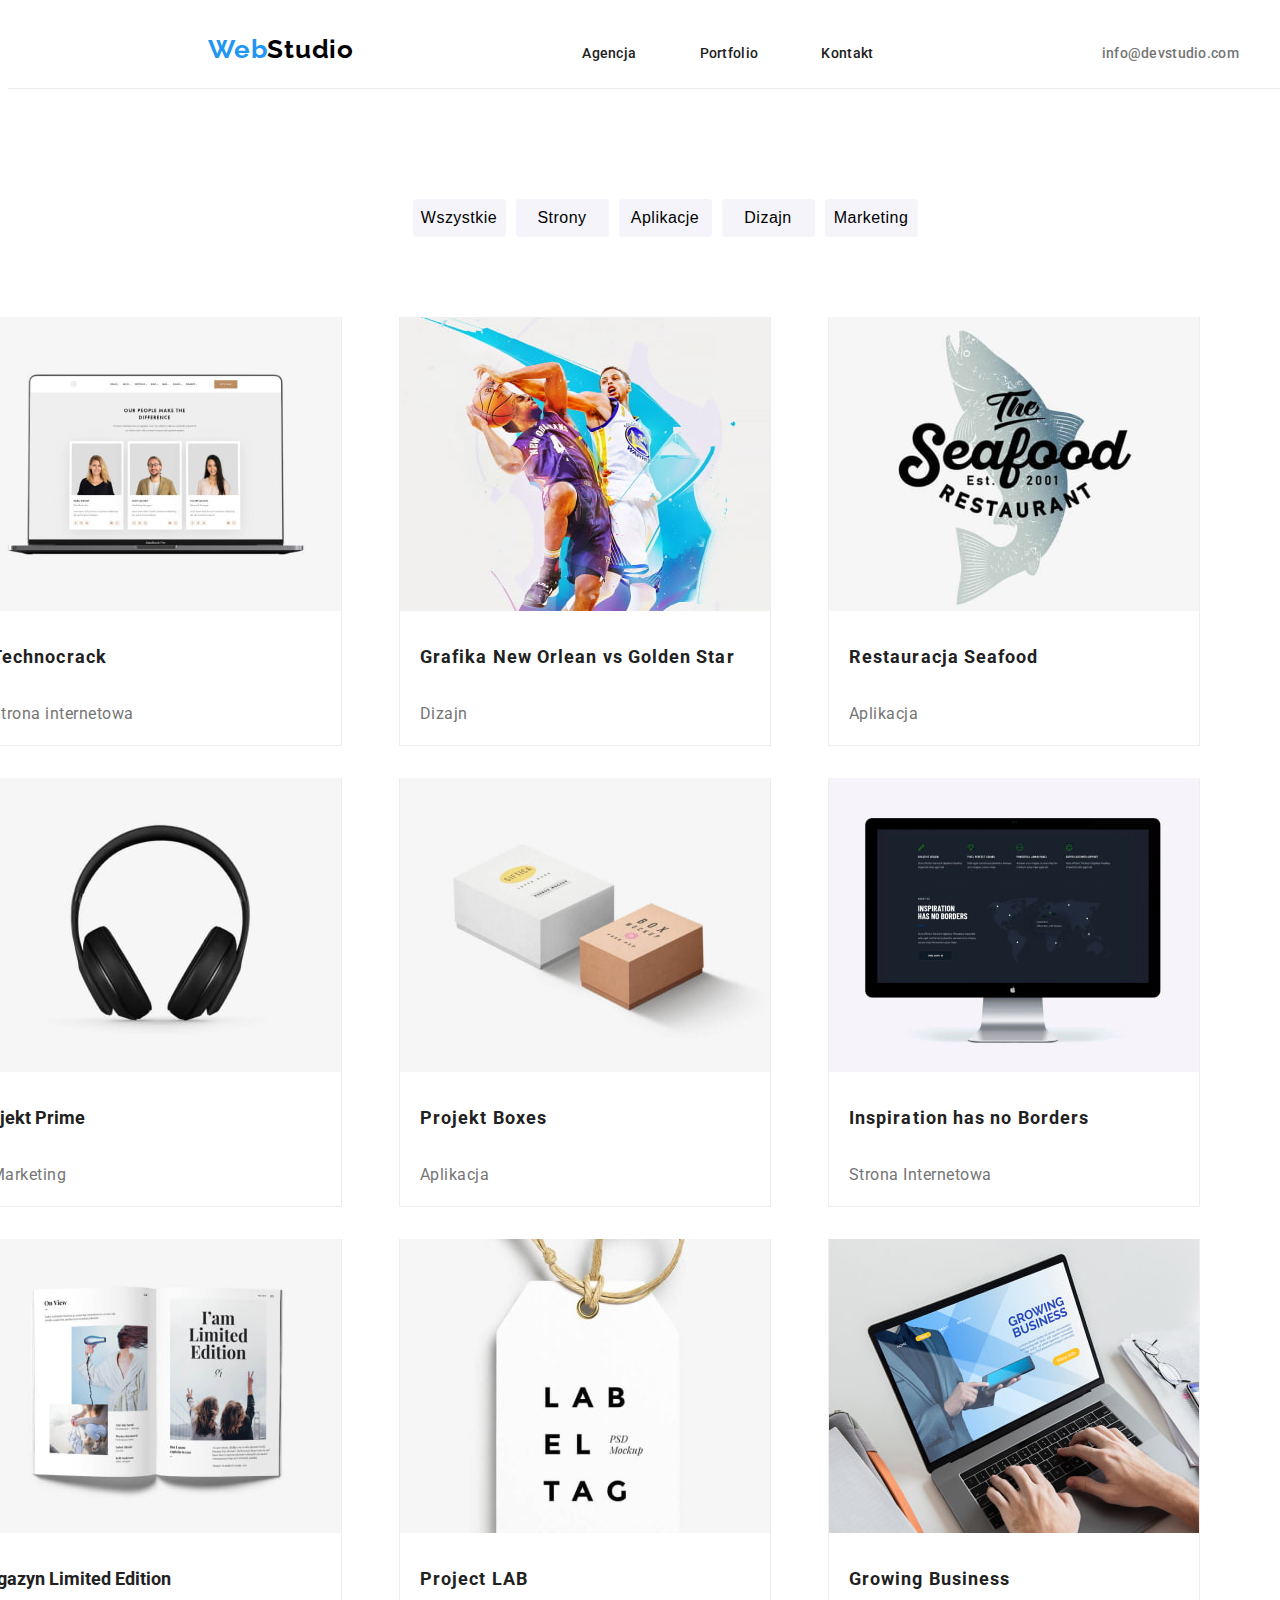
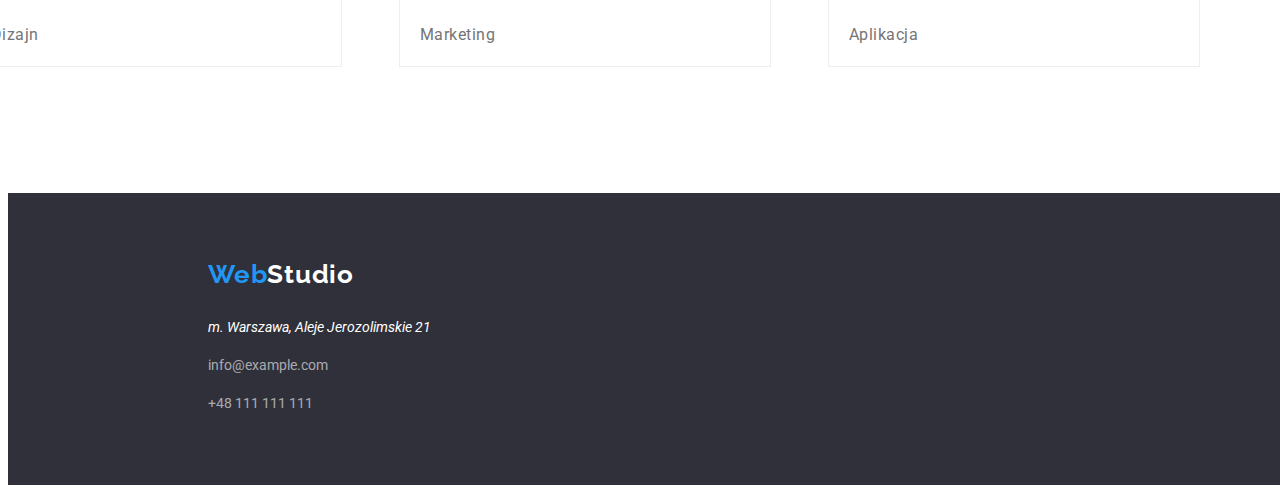
==== commit e6f7b02d: "V 0.6" ====
--- a/portfolio.html
+++ b/portfolio.html
@@ -37,125 +37,129 @@
       </div>
     </header>
     <main>
-      <section>
-        <h6 hidden>a</h6>
-        <ul>
-          <li class="poems">
-            <button type="button">Wszystkie</button>
-          </li>
-          <li class="poems">
-            <button type="button">Strony</button>
-          </li>
-          <li class="poems">
-            <button type="button">Aplikacje</button>
-          </li>
-          <li class="poems">
-            <button type="button">Dizajn</button>
-          </li>
-          <li class="poems">
-            <button type="button">Marketing</button>
-          </li>
-        </ul>
+      <section class="section">
+        <div class="container">
+          <h6 hidden>a</h6>
+          <ul class="portfolio-button">
+            <li class="poems portfolio-button-set">
+              <button type="button">Wszystkie</button>
+            </li>
+            <li class="poems portfolio-button-set">
+              <button type="button">Strony</button>
+            </li>
+            <li class="poems portfolio-button-set">
+              <button type="button">Aplikacje</button>
+            </li>
+            <li class="poems portfolio-button-set">
+              <button type="button">Dizajn</button>
+            </li>
+            <li class="poems portfolio-button-set">
+              <button type="button">Marketing</button>
+            </li>
+          </ul>
+        </div>
       </section>
-      <section>
-        <ul>
-          <li class="poems">
-            <figure>
-              <img
-                src="images/img9.jpg"
-                alt="laptop wyswietlajacy strone"
-                width="370"
-                height="294"
-              />
-              <figcaption class="portfolio-article-heading">
-                <h4>Technocrack</h4>
-                <p class="portfolio-article-text">Strona internetowa</p>
-              </figcaption>
-            </figure>
-          </li>
-          <li class="poems">
-            <figure>
-              <img src="images/img8.jpg" alt="dwoje koszykarzy" width="370" height="294" />
-              <figcaption class="portfolio-article-heading">
-                <h4>Grafika New Orlean vs Golden Star</h4>
-                <p class="portfolio-article-text">Dizajn</p>
-              </figcaption>
-            </figure>
-          </li>
-          <li class="poems">
-            <figure>
-              <img
-                src="images/img7.jpg"
-                alt="plakat restauracji Seafood"
-                width="370"
-                height="294"
-              />
-              <figcaption class="portfolio-article-heading">
-                <h4>Restauracja Seafood</h4>
-                <p class="portfolio-article-text">Aplikacja</p>
-              </figcaption>
-            </figure>
-          </li>
-          <li class="poems">
-            <figure>
-              <img src="images/img6.jpg" alt="słuchawek" width="370" height="294" />
-              <figcaption class="portfolio-article-heading">
-                <h4>Projekt Prime</h4>
-                <p class="portfolio-article-text">Marketing</p>
-              </figcaption>
-            </figure>
-          </li>
-          <li class="poems">
-            <figure>
-              <img src="images/img5.jpg" alt="2 pudełeka" width="370" height="294" />
-              <figcaption class="portfolio-article-heading">
-                <h4>Projekt Boxes</h4>
-                <p class="portfolio-article-text">Aplikacja</p>
-              </figcaption>
-            </figure>
-          </li>
-          <li class="poems">
-            <figure>
-              <img
-                src="images/img4.jpg"
-                alt="monitor ze stroną internetowa"
-                width="370"
-                height="294"
-              />
-              <figcaption class="portfolio-article-heading">
-                <h4>Inspiration has no Borders</h4>
-                <p class="portfolio-article-text">Strona Internetowa</p>
-              </figcaption>
-            </figure>
-          </li>
-          <li class="poems">
-            <figure>
-              <img src="images/img3.jpg" alt="otwarty magazyn" width="370" height="294" />
-              <figcaption class="portfolio-article-heading">
-                <h4>Magazyn Limited Edition</h4>
-                <p class="portfolio-article-text">Dizajn</p>
-              </figcaption>
-            </figure>
-          </li>
-          <li class="poems">
-            <figure>
-              <img src="images/img2.jpg" alt="zawieszka" width="370" height="294" />
-              <figcaption class="portfolio-article-heading">
-                <h4>Project LAB</h4>
-                <p class="portfolio-article-text">Marketing</p>
-              </figcaption>
-            </figure>
-          </li>
-          <li class="poems">
-            <figure>
-              <img src="images/img1.jpg" alt="laptop z dłońmi" width="370" height="294" />
-              <figcaption class="portfolio-article-heading">
-                <h4>Growing Business</h4>
-                <p class="portfolio-article-text">Aplikacja</p>
-              </figcaption>
-            </figure>
-          </li>
-        </ul>
+      <section class="section">
+        <div class="container">
+          <ul class="portfolio-images">
+            <li class="poems portfolio-images-set">
+              <figure class="portfolio-images-border">
+                <img
+                  src="images/img9.jpg"
+                  alt="laptop wyswietlajacy strone"
+                  width="370"
+                  height="294"
+                />
+                <figcaption class="portfolio-article-heading">
+                  <h4 class="portfolio-heading-set">Technocrack</h4>
+                  <p class="portfolio-article-text">Strona internetowa</p>
+                </figcaption>
+              </figure>
+            </li>
+            <li class="poems portfolio-images-set">
+              <figure class="portfolio-images-border">
+                <img src="images/img8.jpg" alt="dwoje koszykarzy" width="370" height="294" />
+                <figcaption class="portfolio-article-heading">
+                  <h4 class="portfolio-heading-set">Grafika New Orlean vs Golden Star</h4>
+                  <p class="portfolio-article-text">Dizajn</p>
+                </figcaption>
+              </figure>
+            </li>
+            <li class="poems portfolio-images-set">
+              <figure class="portfolio-images-border">
+                <img
+                  src="images/img7.jpg"
+                  alt="plakat restauracji Seafood"
+                  width="370"
+                  height="294"
+                />
+                <figcaption class="portfolio-article-heading">
+                  <h4 class="portfolio-heading-set">Restauracja Seafood</h4>
+                  <p class="portfolio-article-text">Aplikacja</p>
+                </figcaption>
+              </figure>
+            </li>
+            <li class="poems portfolio-images-set">
+              <figure class="portfolio-images-border">
+                <img src="images/img6.jpg" alt="słuchawek" width="370" height="294" />
+                <figcaption class="portfolio-article-heading">
+                  <h4>Projekt Prime</h4>
+                  <p class="portfolio-article-text">Marketing</p>
+                </figcaption>
+              </figure>
+            </li>
+            <li class="poems portfolio-images-set">
+              <figure class="portfolio-images-border">
+                <img src="images/img5.jpg" alt="2 pudełeka" width="370" height="294" />
+                <figcaption class="portfolio-article-heading">
+                  <h4 class="portfolio-heading-set">Projekt Boxes</h4>
+                  <p class="portfolio-article-text">Aplikacja</p>
+                </figcaption>
+              </figure>
+            </li>
+            <li class="poems portfolio-images-set">
+              <figure class="portfolio-images-border">
+                <img
+                  src="images/img4.jpg"
+                  alt="monitor ze stroną internetowa"
+                  width="370"
+                  height="294"
+                />
+                <figcaption class="portfolio-article-heading">
+                  <h4 class="portfolio-heading-set">Inspiration has no Borders</h4>
+                  <p class="portfolio-article-text">Strona Internetowa</p>
+                </figcaption>
+              </figure>
+            </li>
+            <li class="poems portfolio-images-set">
+              <figure class="portfolio-images-border">
+                <img src="images/img3.jpg" alt="otwarty magazyn" width="370" height="294" />
+                <figcaption class="portfolio-article-heading">
+                  <h4>Magazyn Limited Edition</h4>
+                  <p class="portfolio-article-text">Dizajn</p>
+                </figcaption>
+              </figure>
+            </li>
+            <li class="poems portfolio-images-set">
+              <figure class="portfolio-images-border">
+                <img src="images/img2.jpg" alt="zawieszka" width="370" height="294" />
+                <figcaption class="portfolio-article-heading">
+                  <h4 class="portfolio-heading-set">Project LAB</h4>
+                  <p class="portfolio-article-text">Marketing</p>
+                </figcaption>
+              </figure>
+            </li>
+            <li class="poems portfolio-images-set">
+              <figure class="portfolio-images-border">
+                <img src="images/img1.jpg" alt="laptop z dłońmi" width="370" height="294" />
+                <figcaption class="portfolio-article-heading">
+                  <h4 class="portfolio-heading-set">Growing Business</h4>
+                  <p class="portfolio-article-text">Aplikacja</p>
+                </figcaption>
+              </figure>
+            </li>
+          </ul>
+        </div>
       </section>
     </main>
     <footer class="footer-set">
--- a/css/style.css
+++ b/css/style.css
@@ -22,6 +22,7 @@
     --our-team-color: #F5F4FA;
     --header-border-color:#ECECEC;
     --our-team-images-background:#FFF;
+    --portfolio-images-border:#EEEEEE;
 }
 
 
@@ -195,11 +196,13 @@
     font-weight: 500;
     font-size: 16px;
     line-height: 0.84;
+    letter-spacing: 0.03em;
 }
 
 .our-team-text {
     text-align: center;
     font-weight: 400;
+    letter-spacing: 0.03em;
     font-size: 16px;
     line-height: 0.84;
     color: var(--our-team-text-color);
@@ -230,6 +233,8 @@
     font-weight: 500;
     font-size: 16px;
     line-height: 1.62;
+    border-radius: 4px;
+    letter-spacing: 0.03em;
     cursor: pointer;
     border: none;
 }
@@ -244,12 +249,17 @@
     line-height: 2;
     color: var(--portfolio-article-heading-color);
 }
-
+.portfolio-heading-set{
+    margin-left: 20px;
+    letter-spacing: 0.06em;
+}
 .portfolio-article-text {
     font-weight: 400;
     font-size: 16px;
     line-height: 1.87;
     color: var(--portfolio-article-text-color);
+    margin-left: 20px;
+    letter-spacing: 0.03em;
 }
 
 .our-team-color {
@@ -278,4 +288,29 @@
 }
 .our-team-poems{
     margin-left: -50px;
-}+}
+.portfolio-button{
+    display: flex;
+    justify-content: center;
+    margin-bottom: -200px;
+}
+.portfolio-button-set{
+    margin-left: 10px;
+}
+
+.portfolio-images{
+    display: flex;
+    flex-wrap: wrap;
+    justify-content: space-between;
+    margin-top: -70px;
+}
+.portfolio-images-set{
+    margin-left: -150px;
+}
+
+.portfolio-images-border{
+    background: #FFF;
+    border-bottom: 1px solid var(--portfolio-images-border);
+    border-left: 1px solid var(--portfolio-images-border);
+    border-right: 1px solid var(--portfolio-images-border);
+    }
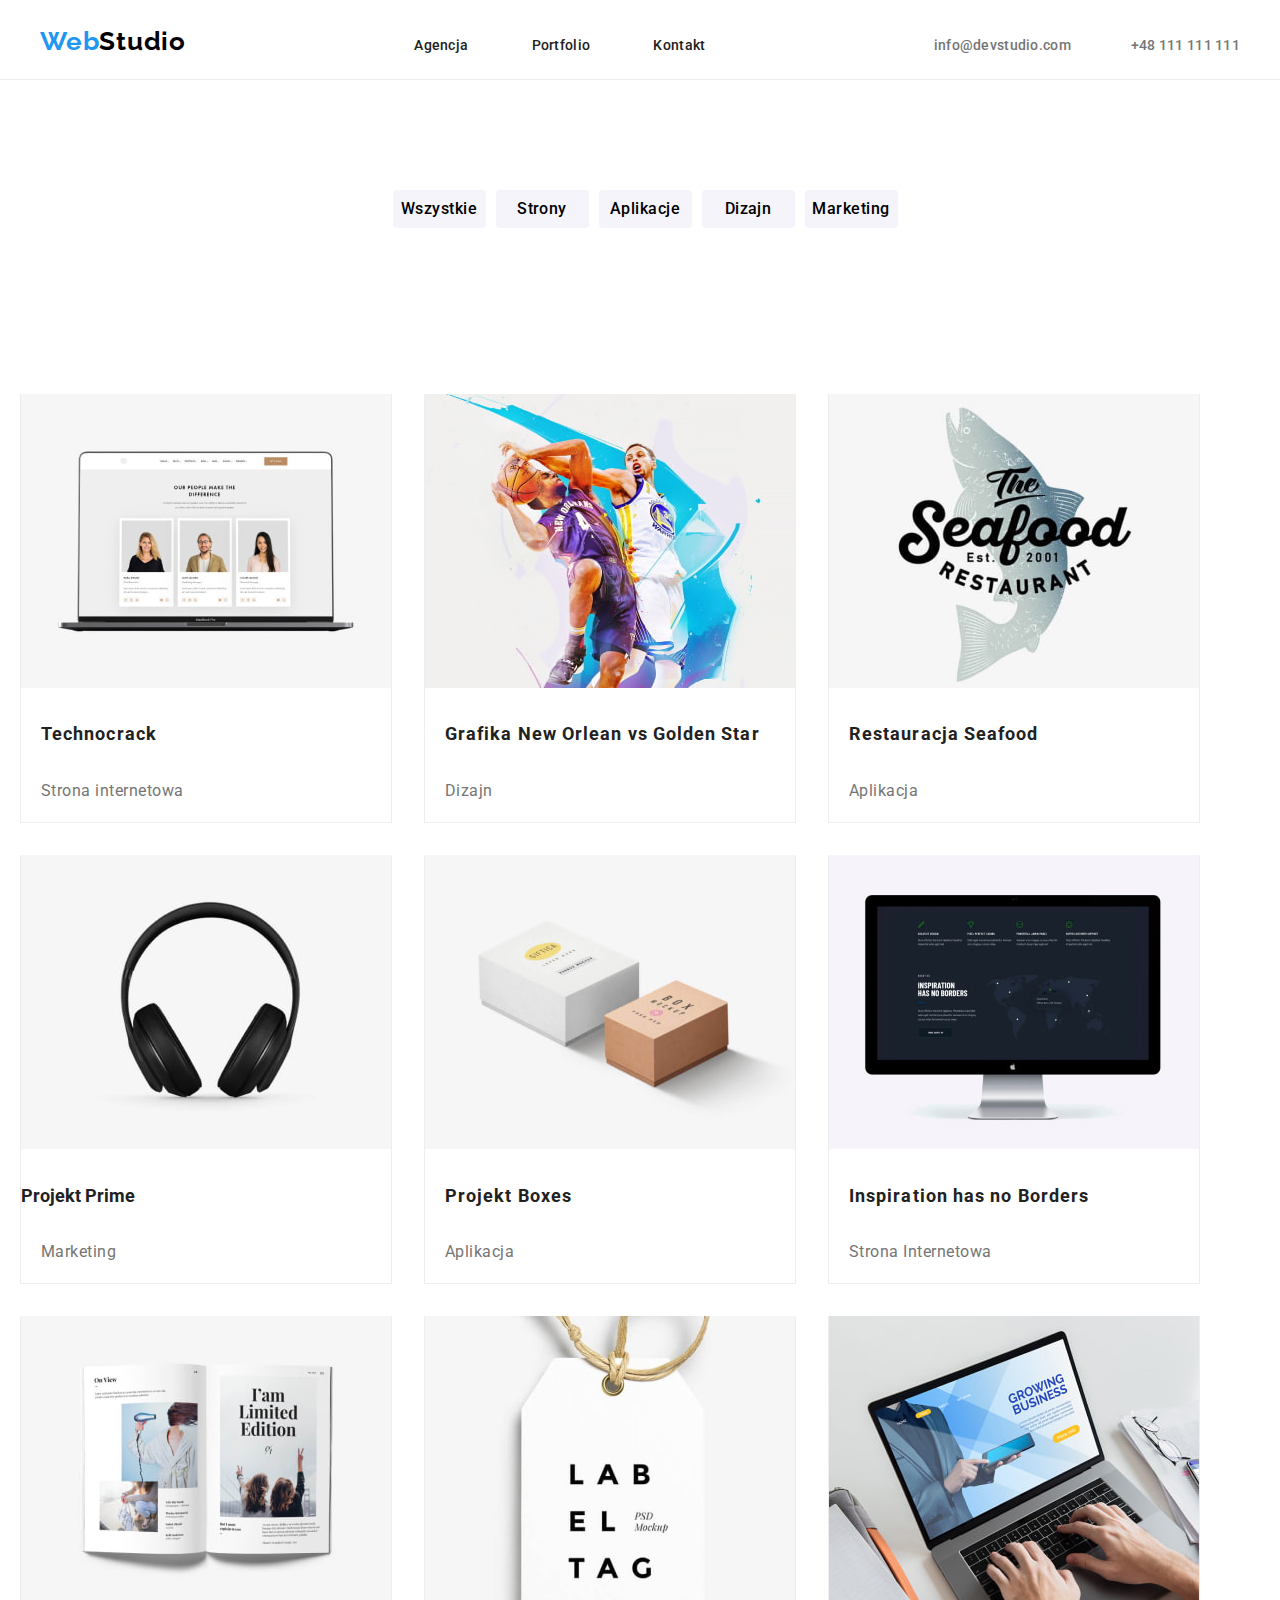
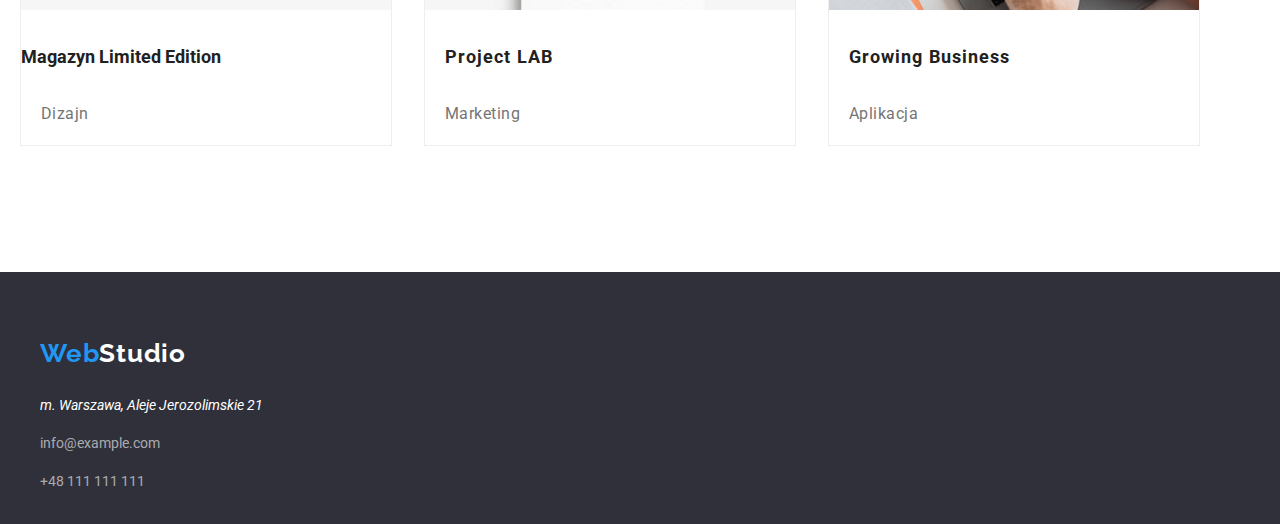
==== commit 2e05390e: "V 0.7" ====
--- a/portfolio.html
+++ b/portfolio.html
@@ -2,7 +2,11 @@
 <html lang="pl">
   <head>
     <meta charset="UTF-8" />
-    <title>HW1</title>
+    <title>HW3</title>
+    <link
+      rel="stylesheet"
+      href="https://cdnjs.cloudflare.com/ajax/libs/modern-normalize/1.0.0/modern-normalize.min.css"
+    />
     <link rel="stylesheet" href="css/style.css" />
     <link
       href="https://fonts.googleapis.com/css2?family=Raleway:wght@700&family=Roboto:wght@400;500;700;900&display=swap"
--- a/css/style.css
+++ b/css/style.css
@@ -43,7 +43,6 @@
 .slider {
     background-color: var(--slider-backgroud-color);
     text-align: center;
-    width: 1600px;
     height: 600px;
 }
 
@@ -125,7 +124,6 @@
 }
 .head-header {
     text-align: left;
-    width: 1600px;
     height: 80px;
     background-color: var(--header-color);
     border-bottom: 1px solid var(--header-border-color);
@@ -140,8 +138,8 @@
 }
 .text{
     display: flex;
-    justify-content: space-around;
-    margin-left: -200px;
+    justify-content: space-between;
+    padding-left: 0px;
     
 }
 .nav-text .links:hover,
@@ -166,7 +164,6 @@
 }
 
 .footer-set {
-    width: 1600px;
     height: 252px;
     font-size: 14px;
     line-height: 1.71;
@@ -263,17 +260,16 @@
 }
 
 .our-team-color {
-    width: 1600px;
     background-color: var(--our-team-color);
 }
 
 .our-job{
-    width: 1600px;
-    margin-top: -100px;
+   margin-top: -100px;
 }
 .our-job-set{
     display: flex;
     justify-content: space-between;
+    padding-left: 0;
 }
 .our-team-images-background{
     background-color: var(--our-team-images-background);
@@ -285,6 +281,7 @@
 .our-team-set{
     display: flex;
     justify-content: space-between;
+    padding-left: 0;
 }
 .our-team-poems{
     margin-left: -50px;
@@ -293,6 +290,7 @@
     display: flex;
     justify-content: center;
     margin-bottom: -200px;
+    padding-left: 0;
 }
 .portfolio-button-set{
     margin-left: 10px;
@@ -302,10 +300,10 @@
     display: flex;
     flex-wrap: wrap;
     justify-content: space-between;
-    margin-top: -70px;
+    padding-left: 0;
 }
 .portfolio-images-set{
-    margin-left: -150px;
+    margin-left: -60px;
 }
 
 .portfolio-images-border{
